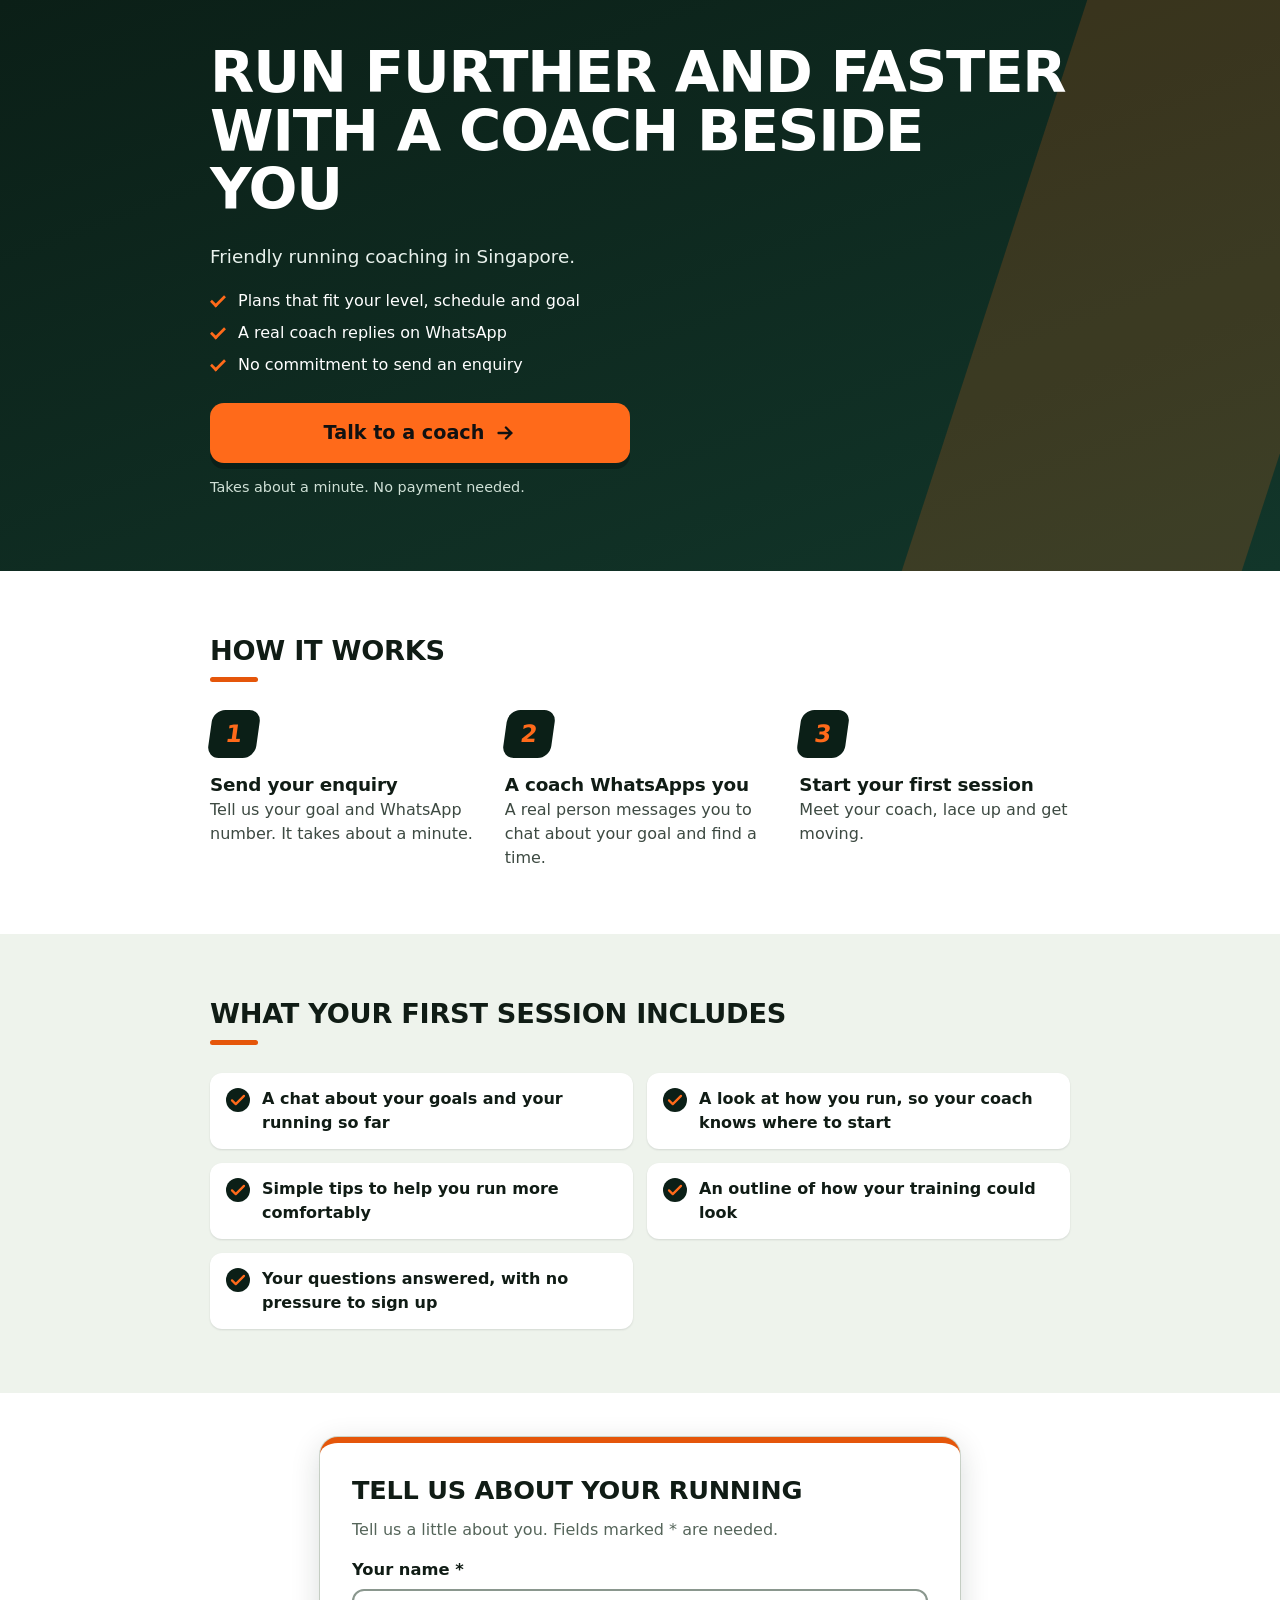
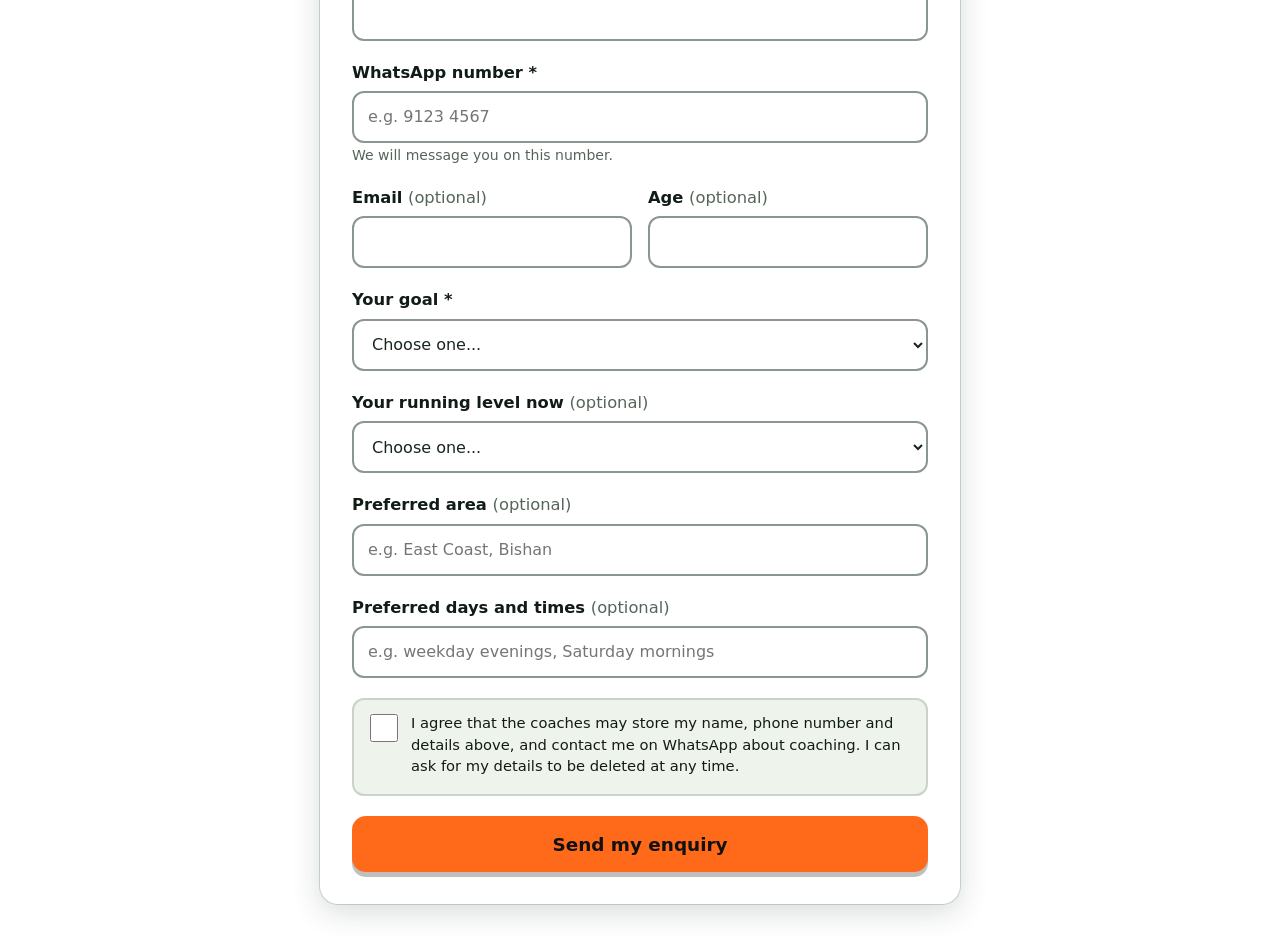
==== index.html @ 8f806863 "Enquiry page: remove placeholder contact details and business name, soften claims using common indus" ====
<!doctype html>
<html lang="en">
<head>
<meta charset="utf-8">
<meta name="viewport" content="width=device-width, initial-scale=1">
<title>Running coaching enquiry</title>
<meta name="description" content="Tell us your running goal and a coach will WhatsApp you.">
<link rel="stylesheet" href="css/styles.css">
<link rel="stylesheet" href="css/landing.css">
<meta name="theme-color" content="#0b1f17">
</head>
<body class="landing">
<div id="demoBanner" class="demo-banner hidden">Demo mode: enquiries stay in this browser only.</div>
<header class="lp-hero">
  <div class="lp-wrap">
    <div class="lp-brand hidden" id="brandName"></div>
    <h1>Run further and faster with a coach beside you</h1>
    <p class="lp-pitch" id="tagline">Friendly running coaching in Singapore.</p>
    <ul class="lp-ticks">
      <li>Plans that fit your level, schedule and goal</li>
      <li>A real coach replies on WhatsApp</li>
      <li>No commitment to send an enquiry</li>
    </ul>
    <a class="lp-cta" href="#formCard" id="heroCta">Talk to a coach
      <svg viewBox="0 0 24 24" width="22" height="22" aria-hidden="true" focusable="false"><path d="M5 12h14m-6-6 6 6-6 6" fill="none" stroke="currentColor" stroke-width="2.6" stroke-linecap="round" stroke-linejoin="round"/></svg></a>
    <p class="lp-note">Takes about a minute. No payment needed.</p>
  </div>
</header>

<section class="lp-section" aria-labelledby="howTitle">
  <div class="lp-wrap">
    <h2 id="howTitle">How it works</h2>
    <ol class="lp-steps">
      <li><span class="lp-num" aria-hidden="true">1</span><div><h3>Send your enquiry</h3><p>Tell us your goal and WhatsApp number. It takes about a minute.</p></div></li>
      <li><span class="lp-num" aria-hidden="true">2</span><div><h3>A coach WhatsApps you</h3><p>A real person messages you to chat about your goal and find a time.</p></div></li>
      <li><span class="lp-num" aria-hidden="true">3</span><div><h3>Start your first session</h3><p>Meet your coach, lace up and get moving.</p></div></li>
    </ol>
  </div>
</section>

<section class="lp-section lp-alt" aria-labelledby="firstTitle">
  <div class="lp-wrap">
    <h2 id="firstTitle">What your first session includes</h2>
    <ul class="lp-first">
      <li><svg viewBox="0 0 24 24" aria-hidden="true" focusable="false"><path d="M4 12.5l5 5L20 6.5" fill="none" stroke="currentColor" stroke-width="3" stroke-linecap="round" stroke-linejoin="round"/></svg>A chat about your goals and your running so far</li>
      <li><svg viewBox="0 0 24 24" aria-hidden="true" focusable="false"><path d="M4 12.5l5 5L20 6.5" fill="none" stroke="currentColor" stroke-width="3" stroke-linecap="round" stroke-linejoin="round"/></svg>A look at how you run, so your coach knows where to start</li>
      <li><svg viewBox="0 0 24 24" aria-hidden="true" focusable="false"><path d="M4 12.5l5 5L20 6.5" fill="none" stroke="currentColor" stroke-width="3" stroke-linecap="round" stroke-linejoin="round"/></svg>Simple tips to help you run more comfortably</li>
      <li><svg viewBox="0 0 24 24" aria-hidden="true" focusable="false"><path d="M4 12.5l5 5L20 6.5" fill="none" stroke="currentColor" stroke-width="3" stroke-linecap="round" stroke-linejoin="round"/></svg>An outline of how your training could look</li>
      <li><svg viewBox="0 0 24 24" aria-hidden="true" focusable="false"><path d="M4 12.5l5 5L20 6.5" fill="none" stroke="currentColor" stroke-width="3" stroke-linecap="round" stroke-linejoin="round"/></svg>Your questions answered, with no pressure to sign up</li>
    </ul>
  </div>
</section>

<section class="lp-section hidden" id="aboutSec" aria-labelledby="aboutTitle">
  <div class="lp-wrap"><h2 id="aboutTitle">About your coaches</h2><p id="aboutText"></p></div>
</section>
<section class="lp-section lp-alt hidden" id="reviewsSec" aria-labelledby="revTitle">
  <div class="lp-wrap"><h2 id="revTitle">What runners say</h2><div id="reviewsList" class="lp-reviews"></div></div>
</section>

<main class="lp-wrap lp-main" id="enquire">
  <section class="card" id="formCard" aria-labelledby="formTitle">
    <h2 id="formTitle">Tell us about your running</h2>
    <p class="muted">Tell us a little about you. Fields marked * are needed.</p>
    <div id="formError" class="msg error hidden" role="alert" tabindex="-1"></div>
    <form id="enquiry" novalidate>
      <div class="field">
        <label for="name">Your name *</label>
        <input type="text" id="name" name="name" autocomplete="name" maxlength="100" aria-describedby="name-err">
        <div class="err" id="name-err">Please tell us your name.</div>
      </div>
      <div class="field">
        <label for="phone">WhatsApp number *</label>
        <input type="tel" id="phone" name="phone" autocomplete="tel" inputmode="tel" placeholder="e.g. 9123 4567" aria-describedby="phone-hint phone-err">
        <p class="hint" id="phone-hint">We will message you on this number.</p>
        <div class="err" id="phone-err">Please enter a phone number with at least 8 digits.</div>
      </div>
      <div class="row two">
        <div class="field">
          <label for="email">Email <span class="opt">(optional)</span></label>
          <input type="email" id="email" name="email" autocomplete="email" aria-describedby="email-err">
          <div class="err" id="email-err">That email does not look right. You can also leave it empty.</div>
        </div>
        <div class="field">
          <label for="age">Age <span class="opt">(optional)</span></label>
          <input type="number" id="age" name="age" inputmode="numeric" min="5" max="100" aria-describedby="age-err">
          <div class="err" id="age-err">Please enter an age between 5 and 100, or leave it empty.</div>
        </div>
      </div>
      <div class="field">
        <label for="goal">Your goal *</label>
        <select id="goal" name="goal" aria-describedby="goal-err">
          <option value="">Choose one...</option>
          <option>5K</option><option>10K</option><option>Half marathon</option><option>Marathon</option>
          <option>General fitness</option><option>Other</option>
        </select>
        <div class="err" id="goal-err">Please choose a goal.</div>
      </div>
      <div class="field">
        <label for="level">Your running level now <span class="opt">(optional)</span></label>
        <select id="level" name="level">
          <option value="">Choose one...</option>
          <option>Complete beginner</option>
          <option>Can run 1-3 km</option>
          <option>Can run 5 km</option>
          <option>Can run 10 km or more</option>
        </select>
      </div>
      <div class="field">
        <label for="area">Preferred area <span class="opt">(optional)</span></label>
        <input type="text" id="area" name="area" maxlength="100" placeholder="e.g. East Coast, Bishan">
      </div>
      <div class="field">
        <label for="times">Preferred days and times <span class="opt">(optional)</span></label>
        <input type="text" id="times" name="times" maxlength="200" placeholder="e.g. weekday evenings, Saturday mornings">
      </div>
      <div class="hp" aria-hidden="true">
        <label for="website">Leave this empty</label>
        <input type="text" id="website" name="website" tabindex="-1" autocomplete="off">
      </div>
      <div class="field">
        <div class="check">
          <input type="checkbox" id="consent" name="consent" aria-describedby="consent-err">
          <label for="consent">I agree that the coaches may store my name, phone number and details above, and contact me on WhatsApp about coaching. I can ask for my details to be deleted at any time.</label>
        </div>
        <div class="err" id="consent-err">Please tick the box so we are allowed to contact you.</div>
      </div>
      <button type="submit" class="btn accent block" id="submit">Send my enquiry</button>
    </form>
  </section>

  <section class="card hidden" id="thanks" aria-live="polite" tabindex="-1">
    <div class="lp-done" aria-hidden="true"><svg viewBox="0 0 24 24" width="36" height="36" focusable="false"><path d="M4 12.5l5 5L20 6.5" fill="none" stroke="currentColor" stroke-width="3" stroke-linecap="round" stroke-linejoin="round"/></svg></div>
    <h2>You are in. Thank you!</h2>
    <p>We have your enquiry. A coach will reply to you on WhatsApp <strong id="promise"></strong>.</p>
    <h3>What happens next</h3>
    <ol class="lp-next">
      <li>A coach messages you on WhatsApp to say hello.</li>
      <li>You chat about your goal and pick a time that suits you.</li>
      <li>You meet your coach for your first session.</li>
    </ol>
    <p class="muted small">Not seeing a message? Check that the number you gave us is right, or send the form again.</p>
    <button type="button" class="btn secondary" id="again">Send another enquiry</button>
  </section>
</main>


<script src="js/config.js"></script>
<script src="js/api.js"></script>
<script src="js/form.js"></script>
</body>
</html>
---- css/styles.css ----
/* Shared styles for index.html and crm.html. Mobile-first. */
:root {
  --bg: #f6f8f4;
  --surface: #ffffff;
  --ink: #17261c;
  --muted: #55655a;
  --line: #d5ddd3;
  --brand: #1f6f4a;       /* track green */
  --brand-dark: #14513a;
  --accent: #e8590c;      /* running orange */
  --accent-dark: #b84406;
  --danger: #b42318;
  --danger-bg: #fdecea;
  --warn: #8a5a00;
  --warn-bg: #fff4d6;
  --ok: #17653d;
  --ok-bg: #e0f3e8;
  --info: #1b4f8a;
  --info-bg: #e3eefb;
  --radius: 12px;
  --shadow: 0 1px 3px rgba(20, 40, 25, .12);
  --font: system-ui, -apple-system, "Segoe UI", Roboto, Helvetica, Arial, sans-serif;
}
*, *::before, *::after { box-sizing: border-box; }
html { -webkit-text-size-adjust: 100%; }
body { margin: 0; font: 16px/1.5 var(--font); color: var(--ink); background: var(--bg); overflow-x: hidden; }
h1, h2, h3 { line-height: 1.2; margin: 0 0 .5em; }
h1 { font-size: 1.9rem; } h2 { font-size: 1.3rem; } h3 { font-size: 1.1rem; }
p { margin: 0 0 1em; }
a { color: var(--brand-dark); }
:focus-visible { outline: 3px solid var(--accent); outline-offset: 2px; }
.wrap { width: 100%; max-width: 640px; margin: 0 auto; padding: 0 16px; }
.wrap.wide { max-width: 1100px; }
.hidden, [hidden] { display: none !important; }
.sr-only { position: absolute; width: 1px; height: 1px; overflow: hidden; clip: rect(0 0 0 0); white-space: nowrap; }
.muted { color: var(--muted); }
.small { font-size: .875rem; }

/* Hero */
.hero { background: linear-gradient(135deg, var(--brand-dark), var(--brand)); color: #fff; padding: 28px 0 32px; }
.hero h1 { margin-bottom: .3em; }
.hero p { margin: 0; font-size: 1.05rem; opacity: .95; }
.hero ul { margin: 14px 0 0; padding-left: 1.2em; }
.brand { font-weight: 700; letter-spacing: .02em; margin-bottom: 14px; font-size: 1.05rem; }

/* Buttons */
.btn { display: inline-flex; align-items: center; justify-content: center; gap: .4em; min-height: 44px; padding: 10px 18px;
  font: inherit; font-weight: 600; color: #fff; background: var(--brand); border: 2px solid var(--brand); border-radius: var(--radius);
  cursor: pointer; text-decoration: none; }
.btn:hover { background: var(--brand-dark); border-color: var(--brand-dark); }
.btn.accent { background: var(--accent-dark); border-color: var(--accent-dark); }
.btn.accent:hover { background: #8f3504; border-color: #8f3504; }
.btn.secondary { background: transparent; color: var(--brand-dark); }
.btn.secondary:hover { background: #e8f0e9; }
.btn.danger { background: var(--danger); border-color: var(--danger); }
.btn.small { min-height: 36px; padding: 6px 12px; font-size: .9rem; }
.btn.block { width: 100%; }
.btn[disabled], .btn[aria-disabled="true"] { opacity: .6; cursor: not-allowed; }

/* Card / form */
.card { background: var(--surface); border: 1px solid var(--line); border-radius: var(--radius); box-shadow: var(--shadow); padding: 16px; margin: 16px 0; }
form { display: block; }
.field { margin-bottom: 16px; }
label, .label { display: block; font-weight: 600; margin-bottom: 4px; }
.opt { font-weight: 400; color: var(--muted); }
.hint { font-size: .875rem; color: var(--muted); margin: 2px 0 0; }
input[type=text], input[type=tel], input[type=email], input[type=number], input[type=date], input[type=password], select, textarea {
  display: block; width: 100%; min-height: 44px; padding: 10px 12px; font: inherit; color: var(--ink); background: #fff;
  border: 2px solid var(--line); border-radius: 10px; }
textarea { min-height: 88px; resize: vertical; }
input:focus, select:focus, textarea:focus { border-color: var(--brand); outline: none; box-shadow: 0 0 0 3px rgba(31,111,74,.25); }
.field.invalid input, .field.invalid select, .field.invalid textarea { border-color: var(--danger); }
.err { display: none; color: var(--danger); font-size: .9rem; margin-top: 4px; font-weight: 600; }
.field.invalid .err { display: block; }
.check { display: flex; gap: 10px; align-items: flex-start; }
.check input { width: 24px; height: 24px; flex: none; margin-top: 2px; accent-color: var(--brand); }
.check label { font-weight: 400; margin: 0; }
.row { display: grid; gap: 0 16px; }
@media (min-width: 560px) { .row.two { grid-template-columns: 1fr 1fr; } }
.hp { position: absolute; left: -9999px; width: 1px; height: 1px; overflow: hidden; }

/* Messages */
.msg { padding: 12px 14px; border-radius: 10px; border: 1px solid; margin: 12px 0; }
.msg.error { color: var(--danger); background: var(--danger-bg); border-color: #f0b8b2; }
.msg.ok { color: var(--ok); background: var(--ok-bg); border-color: #a8d8bb; }
.msg.info { color: var(--info); background: var(--info-bg); border-color: #b3cdee; }
.msg.warn { color: var(--warn); background: var(--warn-bg); border-color: #ecd08a; }
.demo-banner { background: var(--warn-bg); color: var(--warn); text-align: center; font-size: .875rem; padding: 6px 12px; }

/* Badges / chips / flags */
.badge, .chip, .flag { display: inline-block; padding: 2px 10px; border-radius: 999px; font-size: .8rem; font-weight: 700; line-height: 1.6; white-space: nowrap; }
.badge { background: #e8ece7; color: var(--ink); }
.chip.new { background: var(--info-bg); color: var(--info); }
.chip.contacted { background: var(--warn-bg); color: var(--warn); }
.chip.trial { background: #efe5fb; color: #5b2a99; }
.chip.paying { background: var(--ok-bg); color: var(--ok); }
.chip.notproceeding { background: #ececec; color: #555; }
.flag { background: var(--warn-bg); color: var(--warn); border: 1px solid #ecd08a; }
.flag.unclaimed_30 { background: var(--warn-bg); color: var(--warn); }
.flag.unclaimed_120, .flag.overdue_followup { background: var(--danger-bg); color: var(--danger); border-color: #f0b8b2; }
.flag.no_contact { background: #fde9d9; color: var(--accent-dark); border-color: #f4c3a0; }

.footer { padding: 24px 0 40px; color: var(--muted); font-size: .9rem; text-align: center; }
.spinner { display: inline-block; width: 1em; height: 1em; border: 2px solid currentColor; border-right-color: transparent; border-radius: 50%; animation: spin .7s linear infinite; }
@keyframes spin { to { transform: rotate(360deg); } }
@media (prefers-reduced-motion: reduce) { .spinner { animation-duration: 2s; } }
@media (min-width: 900px) { h1 { font-size: 2.4rem; } .hero { padding: 48px 0; } }
---- css/landing.css ----
/* Public enquiry page only (body.landing). Loaded after styles.css; crm.html does not load it. */
.landing {
  --lp-dark: #0b1f17; --lp-dark2: #12362a; --lp-hot: #ff6a1a; --lp-hot-dark: #e5560a;
  --lp-ink: #101c15; --lp-soft: #eef3ec;
  background: #fff; color: var(--lp-ink);
}
.landing h1, .landing h2, .landing h3 { letter-spacing: -.01em; }
.lp-wrap { width: 100%; max-width: 760px; margin: 0 auto; padding: 0 20px; }

/* Hero */
.lp-hero { position: relative; overflow: hidden; color: #fff; padding: 28px 0 44px;
  background: linear-gradient(160deg, var(--lp-dark) 0%, var(--lp-dark2) 100%); }
.lp-hero::after { content: ""; position: absolute; right: -60px; bottom: -40px; width: 340px; height: 120%;
  background: var(--lp-hot); opacity: .18; transform: skewX(-18deg); pointer-events: none; }
.lp-hero .lp-wrap { position: relative; z-index: 1; }
.lp-brand { font-weight: 800; text-transform: uppercase; letter-spacing: .12em; font-size: .9rem; color: var(--lp-hot); margin-bottom: 22px; }
.lp-hero h1 { font-size: clamp(2.2rem, 9.5vw, 3.6rem); line-height: 1.02; font-weight: 900; text-transform: uppercase; letter-spacing: -.02em; margin: 0 0 .4em; }
.lp-pitch { font-size: 1.15rem; margin: 0 0 1em; color: #e8f1ec; max-width: 34em; }
.lp-ticks { list-style: none; margin: 0 0 26px; padding: 0; display: grid; gap: 8px; }
.lp-ticks li { position: relative; padding-left: 28px; color: #fff; }
.lp-ticks li::before { content: ""; position: absolute; left: 0; top: .35em; width: 16px; height: 9px; border-left: 3px solid var(--lp-hot); border-bottom: 3px solid var(--lp-hot); transform: rotate(-45deg) scale(.9); }
.lp-cta { display: flex; align-items: center; justify-content: center; gap: 10px; width: 100%; max-width: 420px; min-height: 60px; padding: 14px 24px;
  background: var(--lp-hot); color: #111; font-weight: 800; font-size: 1.2rem; text-decoration: none; border-radius: 14px;
  box-shadow: 0 6px 0 rgba(0,0,0,.28); transition: transform .12s, background .12s; }
.lp-cta:hover { background: #ff7d36; }
.lp-cta:active { transform: translateY(3px); box-shadow: 0 3px 0 rgba(0,0,0,.28); }
.lp-cta:focus-visible { outline: 3px solid #fff; outline-offset: 3px; }
.lp-note { margin: 14px 0 0; font-size: .9rem; color: #cfe0d6; }

/* Sections */
.lp-section { padding: 44px 0; background: #fff; }
.lp-section.lp-alt { background: var(--lp-soft); }
.lp-section h2 { font-size: 1.7rem; font-weight: 900; text-transform: uppercase; letter-spacing: -.01em; margin-bottom: 1em; }
.lp-section h2::after { content: ""; display: block; width: 48px; height: 5px; background: var(--lp-hot-dark); border-radius: 3px; margin-top: 10px; }
.lp-steps { list-style: none; margin: 0; padding: 0; display: grid; gap: 22px; }
.lp-steps li { display: flex; gap: 16px; align-items: flex-start; }
.lp-num { flex: none; width: 48px; height: 48px; border-radius: 12px; background: var(--lp-dark); color: var(--lp-hot); font-weight: 900; font-size: 1.5rem; display: grid; place-items: center; transform: skewX(-8deg); }
.lp-steps h3 { margin: 0 0 2px; font-size: 1.15rem; }
.lp-steps p { margin: 0; color: #3d4a42; }
.lp-first { list-style: none; margin: 0; padding: 0; display: grid; gap: 14px; }
.lp-first li { display: flex; gap: 12px; align-items: flex-start; background: #fff; border-radius: 12px; padding: 14px 16px; font-weight: 600; box-shadow: 0 1px 2px rgba(16,28,21,.12); }
.lp-first svg { flex: none; width: 24px; height: 24px; margin-top: 1px; padding: 3px; border-radius: 50%; background: var(--lp-dark); color: var(--lp-hot); }
.lp-reviews { display: grid; gap: 14px; }
.lp-reviews blockquote { margin: 0; padding: 16px; background: #fff; border-left: 5px solid var(--lp-hot-dark); border-radius: 8px; }
.lp-reviews cite { display: block; margin-top: 6px; font-style: normal; font-weight: 700; color: #3d4a42; }

/* Form */
.lp-main { padding-top: 44px; padding-bottom: 8px; scroll-margin-top: 0; }
.landing .card { margin: 0 0 24px; padding: 22px 18px; border: 0; border-radius: 18px; background: #fff; box-shadow: 0 8px 30px rgba(11,31,23,.16), 0 0 0 1px #d5ddd3; border-top: 6px solid var(--lp-hot-dark); }
.landing .card h2 { font-size: 1.6rem; font-weight: 900; text-transform: uppercase; }
.landing label { font-size: 1.02rem; margin-bottom: 6px; }
.landing .opt { color: #55655a; }
.landing .field { margin-bottom: 20px; }
.landing input[type=text], .landing input[type=tel], .landing input[type=email], .landing input[type=number], .landing select {
  min-height: 52px; font-size: 1rem; border: 2px solid #8a978e; border-radius: 12px; padding: 12px 14px; }
.landing select { appearance: auto; }
.landing input:focus, .landing select:focus { border-color: var(--lp-dark2); box-shadow: 0 0 0 4px rgba(255,106,26,.45); }
.landing .field.invalid input, .landing .field.invalid select { border-color: var(--danger); background: #fff8f7; }
.landing .err { font-size: .95rem; }
.landing .field.invalid .err::before { content: "\26A0\FE0E  "; }
.landing .check { padding: 12px; border: 2px solid #c9d3cb; border-radius: 12px; background: var(--lp-soft); }
.landing .field.invalid .check { border-color: var(--danger); }
.landing .check input { width: 28px; height: 28px; accent-color: var(--lp-dark2); }
.landing .check label { font-size: .92rem; line-height: 1.45; }
.landing .btn { min-height: 56px; font-size: 1.15rem; border-radius: 14px; }
.landing .btn.accent { background: var(--lp-hot); border-color: var(--lp-hot); color: #111; font-weight: 800; box-shadow: 0 5px 0 rgba(0,0,0,.25); }
.landing .btn.accent:hover { background: #ff7d36; border-color: #ff7d36; }
.landing .btn.accent:active { transform: translateY(3px); box-shadow: 0 2px 0 rgba(0,0,0,.25); }
.landing .btn.accent[disabled] { opacity: .7; }
.landing .btn.secondary { color: var(--lp-dark2); border-color: var(--lp-dark2); }
.landing :focus-visible { outline: 3px solid var(--lp-dark2); outline-offset: 2px; }
.landing .lp-hero :focus-visible { outline-color: #fff; }
.landing .msg.error { font-weight: 600; }

/* Thank-you */
.lp-done { width: 64px; height: 64px; border-radius: 50%; background: var(--lp-dark); color: var(--lp-hot); display: grid; place-items: center; margin-bottom: 14px; }
.lp-next { padding-left: 1.3em; margin: 0 0 1.2em; display: grid; gap: 6px; }
#thanks:focus { outline: none; }
.landing .footer { color: #3d4a42; padding-top: 12px; }

@media (min-width: 700px) {
  .lp-hero { padding: 44px 0 72px; }
  .lp-section { padding: 64px 0; }
  .landing .card { padding: 32px; }
  .lp-steps { grid-template-columns: repeat(3, 1fr); gap: 24px; }
  .lp-steps li { flex-direction: column; }
  .lp-wrap { max-width: 900px; }
  .lp-main { max-width: 680px; }
  .lp-first { grid-template-columns: 1fr 1fr; }
}
@media (prefers-reduced-motion: no-preference) { html:has(body.landing) { scroll-behavior: smooth; } }
@media (prefers-reduced-motion: reduce) { .lp-cta, .landing .btn { transition: none; } }
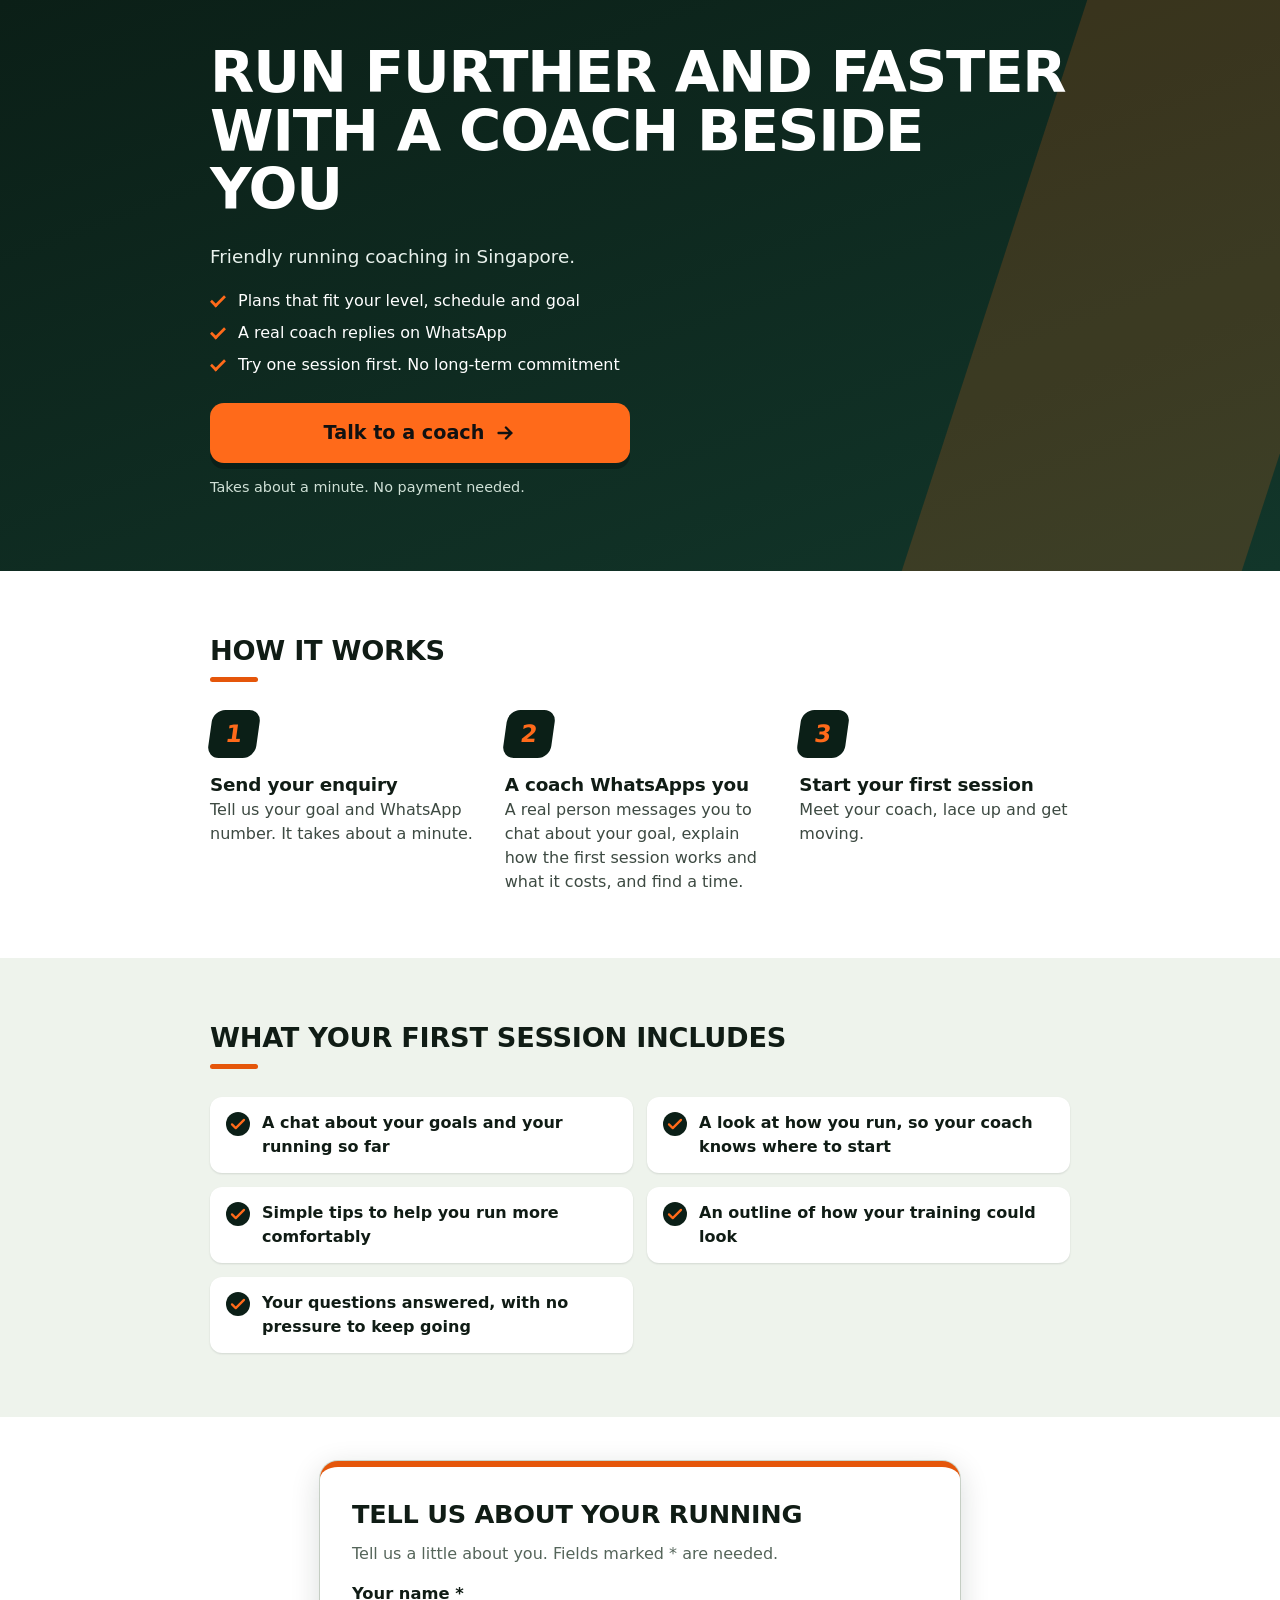
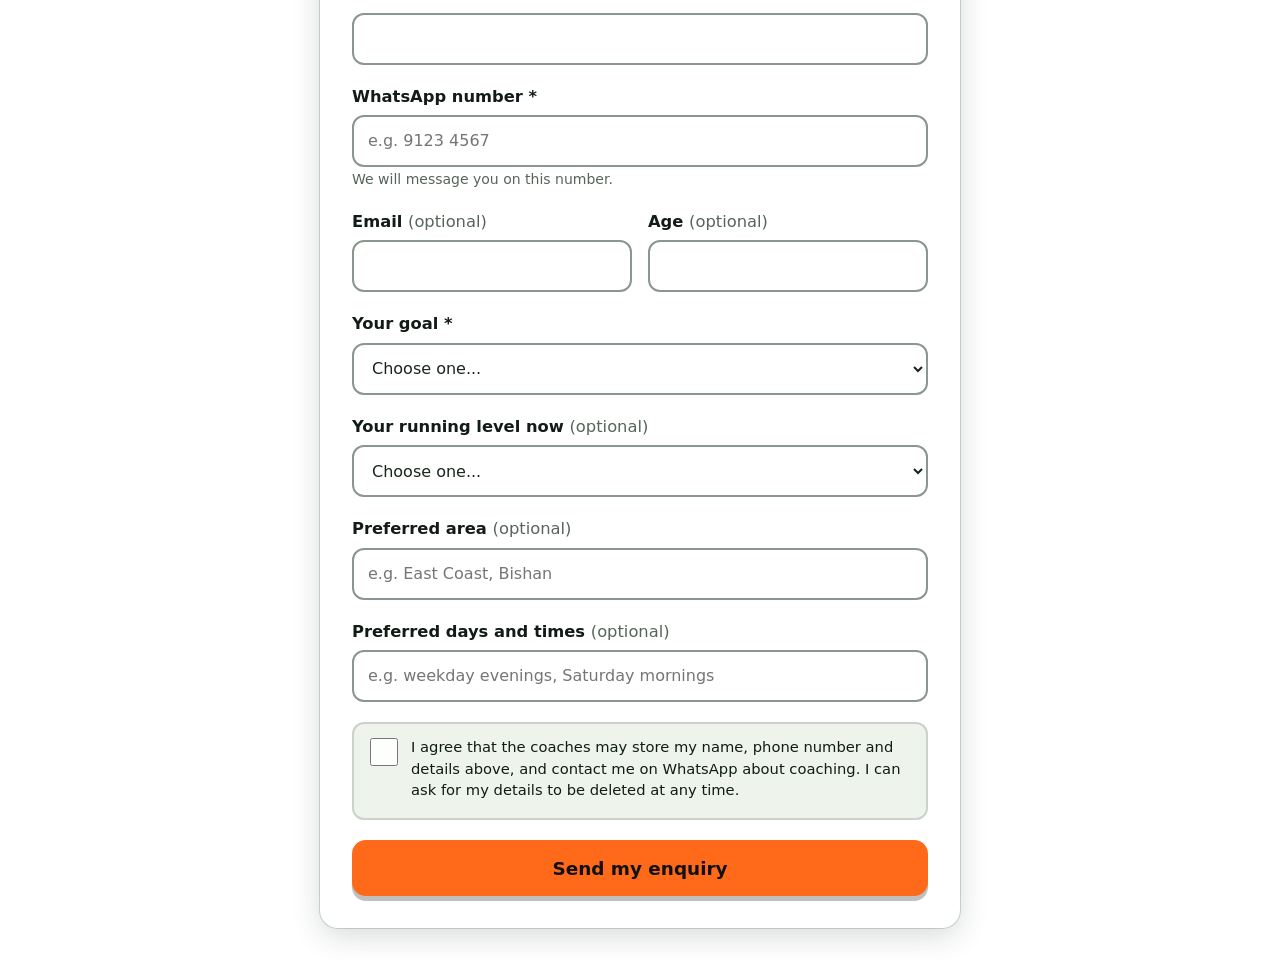
==== commit 7ecf3429: "Enquiry page: first session is paid, no long-term commitment Co-Authored-By: Claude Sonnet 5.5 <nore" ====
--- a/index.html
+++ b/index.html
@@ -19,7 +19,7 @@
     <ul class="lp-ticks">
       <li>Plans that fit your level, schedule and goal</li>
       <li>A real coach replies on WhatsApp</li>
-      <li>No commitment to send an enquiry</li>
+      <li>Try one session first. No long-term commitment</li>
     </ul>
     <a class="lp-cta" href="#formCard" id="heroCta">Talk to a coach
       <svg viewBox="0 0 24 24" width="22" height="22" aria-hidden="true" focusable="false"><path d="M5 12h14m-6-6 6 6-6 6" fill="none" stroke="currentColor" stroke-width="2.6" stroke-linecap="round" stroke-linejoin="round"/></svg></a>
@@ -32,7 +32,7 @@
     <h2 id="howTitle">How it works</h2>
     <ol class="lp-steps">
       <li><span class="lp-num" aria-hidden="true">1</span><div><h3>Send your enquiry</h3><p>Tell us your goal and WhatsApp number. It takes about a minute.</p></div></li>
-      <li><span class="lp-num" aria-hidden="true">2</span><div><h3>A coach WhatsApps you</h3><p>A real person messages you to chat about your goal and find a time.</p></div></li>
+      <li><span class="lp-num" aria-hidden="true">2</span><div><h3>A coach WhatsApps you</h3><p>A real person messages you to chat about your goal, explain how the first session works and what it costs, and find a time.</p></div></li>
       <li><span class="lp-num" aria-hidden="true">3</span><div><h3>Start your first session</h3><p>Meet your coach, lace up and get moving.</p></div></li>
     </ol>
   </div>
@@ -46,7 +46,7 @@
       <li><svg viewBox="0 0 24 24" aria-hidden="true" focusable="false"><path d="M4 12.5l5 5L20 6.5" fill="none" stroke="currentColor" stroke-width="3" stroke-linecap="round" stroke-linejoin="round"/></svg>A look at how you run, so your coach knows where to start</li>
       <li><svg viewBox="0 0 24 24" aria-hidden="true" focusable="false"><path d="M4 12.5l5 5L20 6.5" fill="none" stroke="currentColor" stroke-width="3" stroke-linecap="round" stroke-linejoin="round"/></svg>Simple tips to help you run more comfortably</li>
       <li><svg viewBox="0 0 24 24" aria-hidden="true" focusable="false"><path d="M4 12.5l5 5L20 6.5" fill="none" stroke="currentColor" stroke-width="3" stroke-linecap="round" stroke-linejoin="round"/></svg>An outline of how your training could look</li>
-      <li><svg viewBox="0 0 24 24" aria-hidden="true" focusable="false"><path d="M4 12.5l5 5L20 6.5" fill="none" stroke="currentColor" stroke-width="3" stroke-linecap="round" stroke-linejoin="round"/></svg>Your questions answered, with no pressure to sign up</li>
+      <li><svg viewBox="0 0 24 24" aria-hidden="true" focusable="false"><path d="M4 12.5l5 5L20 6.5" fill="none" stroke="currentColor" stroke-width="3" stroke-linecap="round" stroke-linejoin="round"/></svg>Your questions answered, with no pressure to keep going</li>
     </ul>
   </div>
 </section>
@@ -136,7 +136,7 @@
     <h3>What happens next</h3>
     <ol class="lp-next">
       <li>A coach messages you on WhatsApp to say hello.</li>
-      <li>You chat about your goal and pick a time that suits you.</li>
+      <li>You chat about your goal, hear how the first session works and what it costs, and pick a time.</li>
       <li>You meet your coach for your first session.</li>
     </ol>
     <p class="muted small">Not seeing a message? Check that the number you gave us is right, or send the form again.</p>
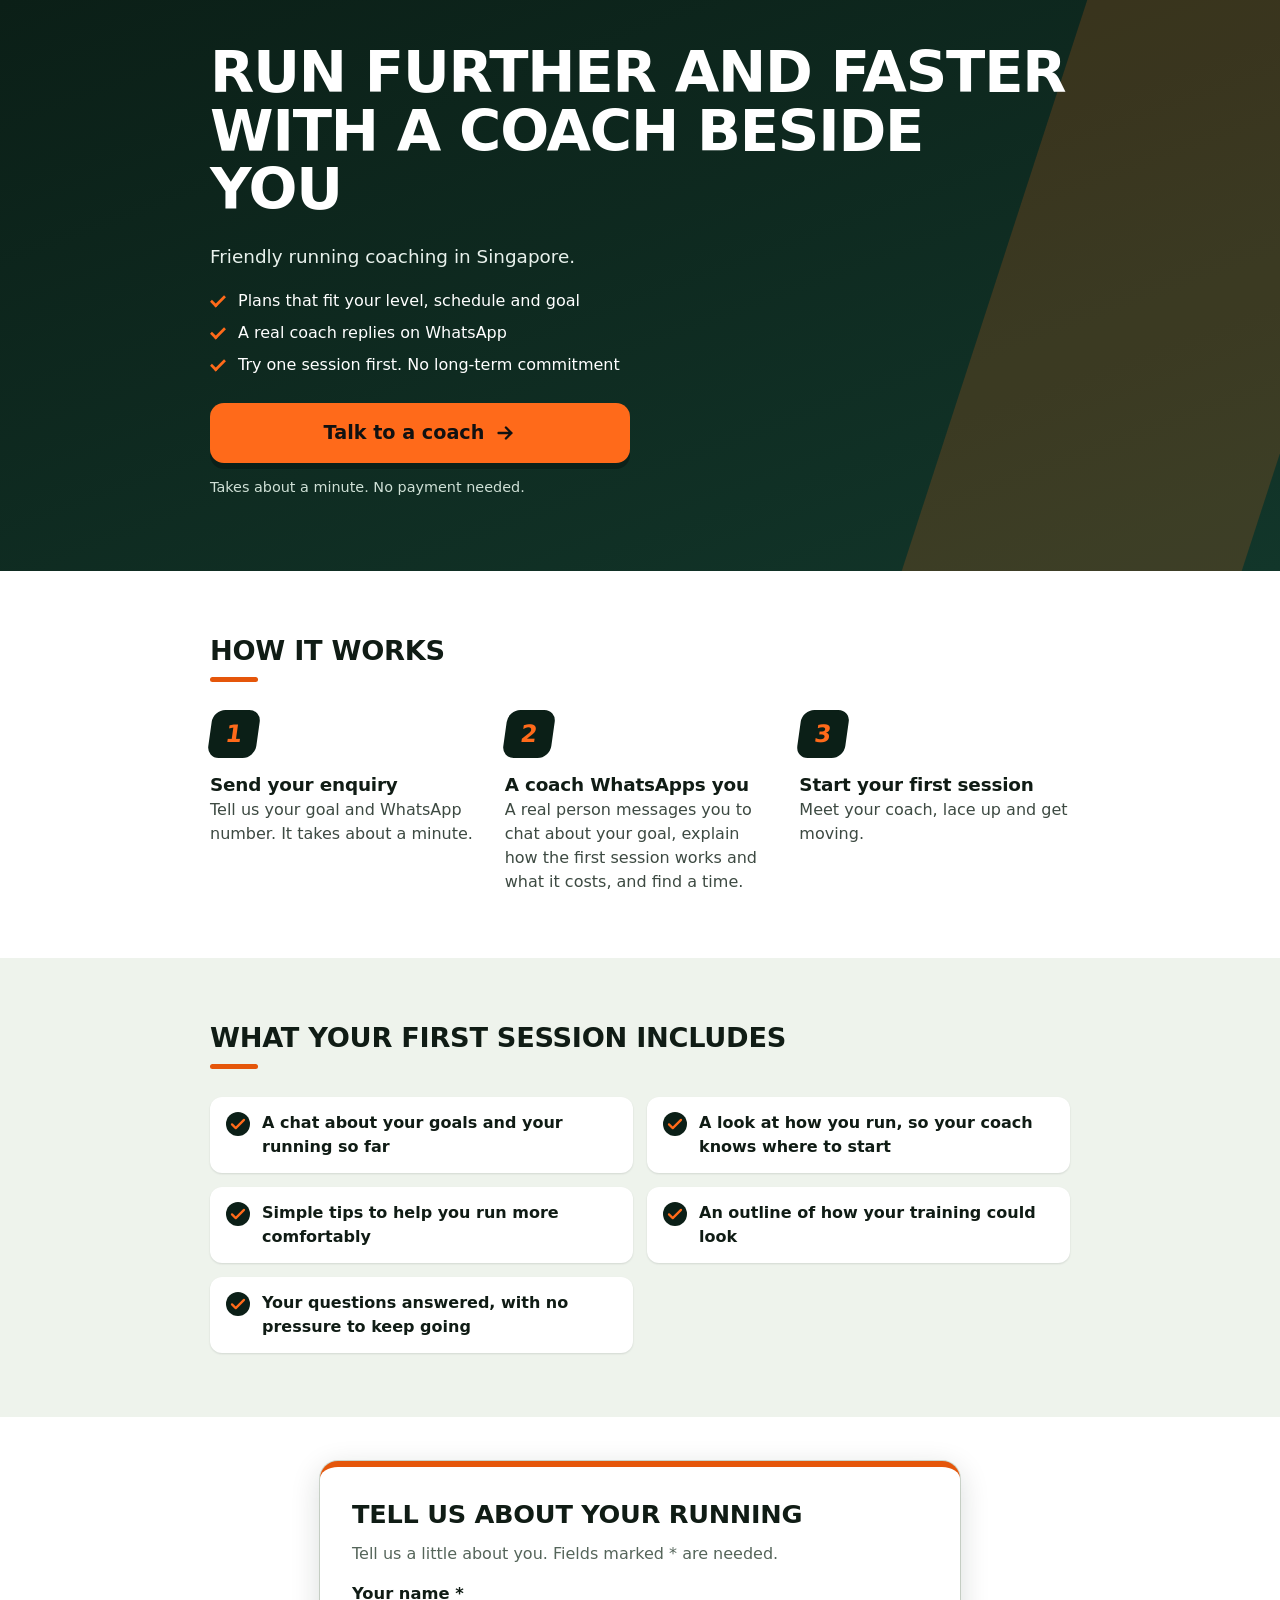
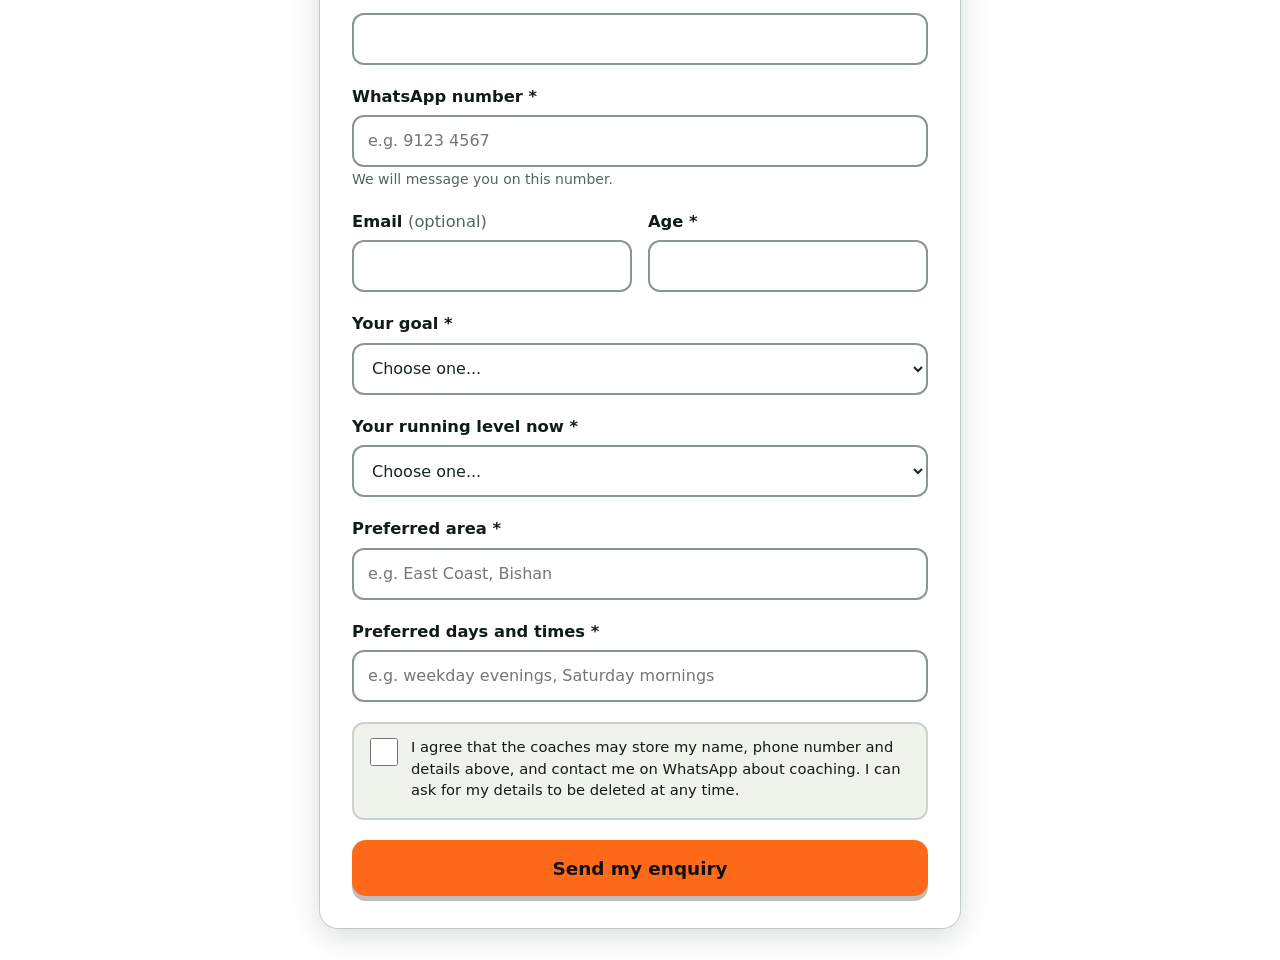
==== commit ae4730bf: "Enquiry form: every field except email is required (page, demo mode and Apps Script) Co-Authored-By:" ====
--- a/index.html
+++ b/index.html
@@ -82,9 +82,9 @@
           <div class="err" id="email-err">That email does not look right. You can also leave it empty.</div>
         </div>
         <div class="field">
-          <label for="age">Age <span class="opt">(optional)</span></label>
+          <label for="age">Age *</label>
           <input type="number" id="age" name="age" inputmode="numeric" min="5" max="100" aria-describedby="age-err">
-          <div class="err" id="age-err">Please enter an age between 5 and 100, or leave it empty.</div>
+          <div class="err" id="age-err">Please enter an age between 5 and 100.</div>
         </div>
       </div>
       <div class="field">
@@ -97,22 +97,25 @@
         <div class="err" id="goal-err">Please choose a goal.</div>
       </div>
       <div class="field">
-        <label for="level">Your running level now <span class="opt">(optional)</span></label>
-        <select id="level" name="level">
+        <label for="level">Your running level now *</label>
+        <select id="level" name="level" aria-describedby="level-err">
           <option value="">Choose one...</option>
           <option>Complete beginner</option>
           <option>Can run 1-3 km</option>
           <option>Can run 5 km</option>
           <option>Can run 10 km or more</option>
         </select>
+        <div class="err" id="level-err">Please choose your level.</div>
       </div>
       <div class="field">
-        <label for="area">Preferred area <span class="opt">(optional)</span></label>
-        <input type="text" id="area" name="area" maxlength="100" placeholder="e.g. East Coast, Bishan">
+        <label for="area">Preferred area *</label>
+        <input type="text" id="area" name="area" maxlength="100" placeholder="e.g. East Coast, Bishan" aria-describedby="area-err">
+        <div class="err" id="area-err">Please tell us which area suits you.</div>
       </div>
       <div class="field">
-        <label for="times">Preferred days and times <span class="opt">(optional)</span></label>
-        <input type="text" id="times" name="times" maxlength="200" placeholder="e.g. weekday evenings, Saturday mornings">
+        <label for="times">Preferred days and times *</label>
+        <input type="text" id="times" name="times" maxlength="200" placeholder="e.g. weekday evenings, Saturday mornings" aria-describedby="times-err">
+        <div class="err" id="times-err">Please tell us when you are free.</div>
       </div>
       <div class="hp" aria-hidden="true">
         <label for="website">Leave this empty</label>
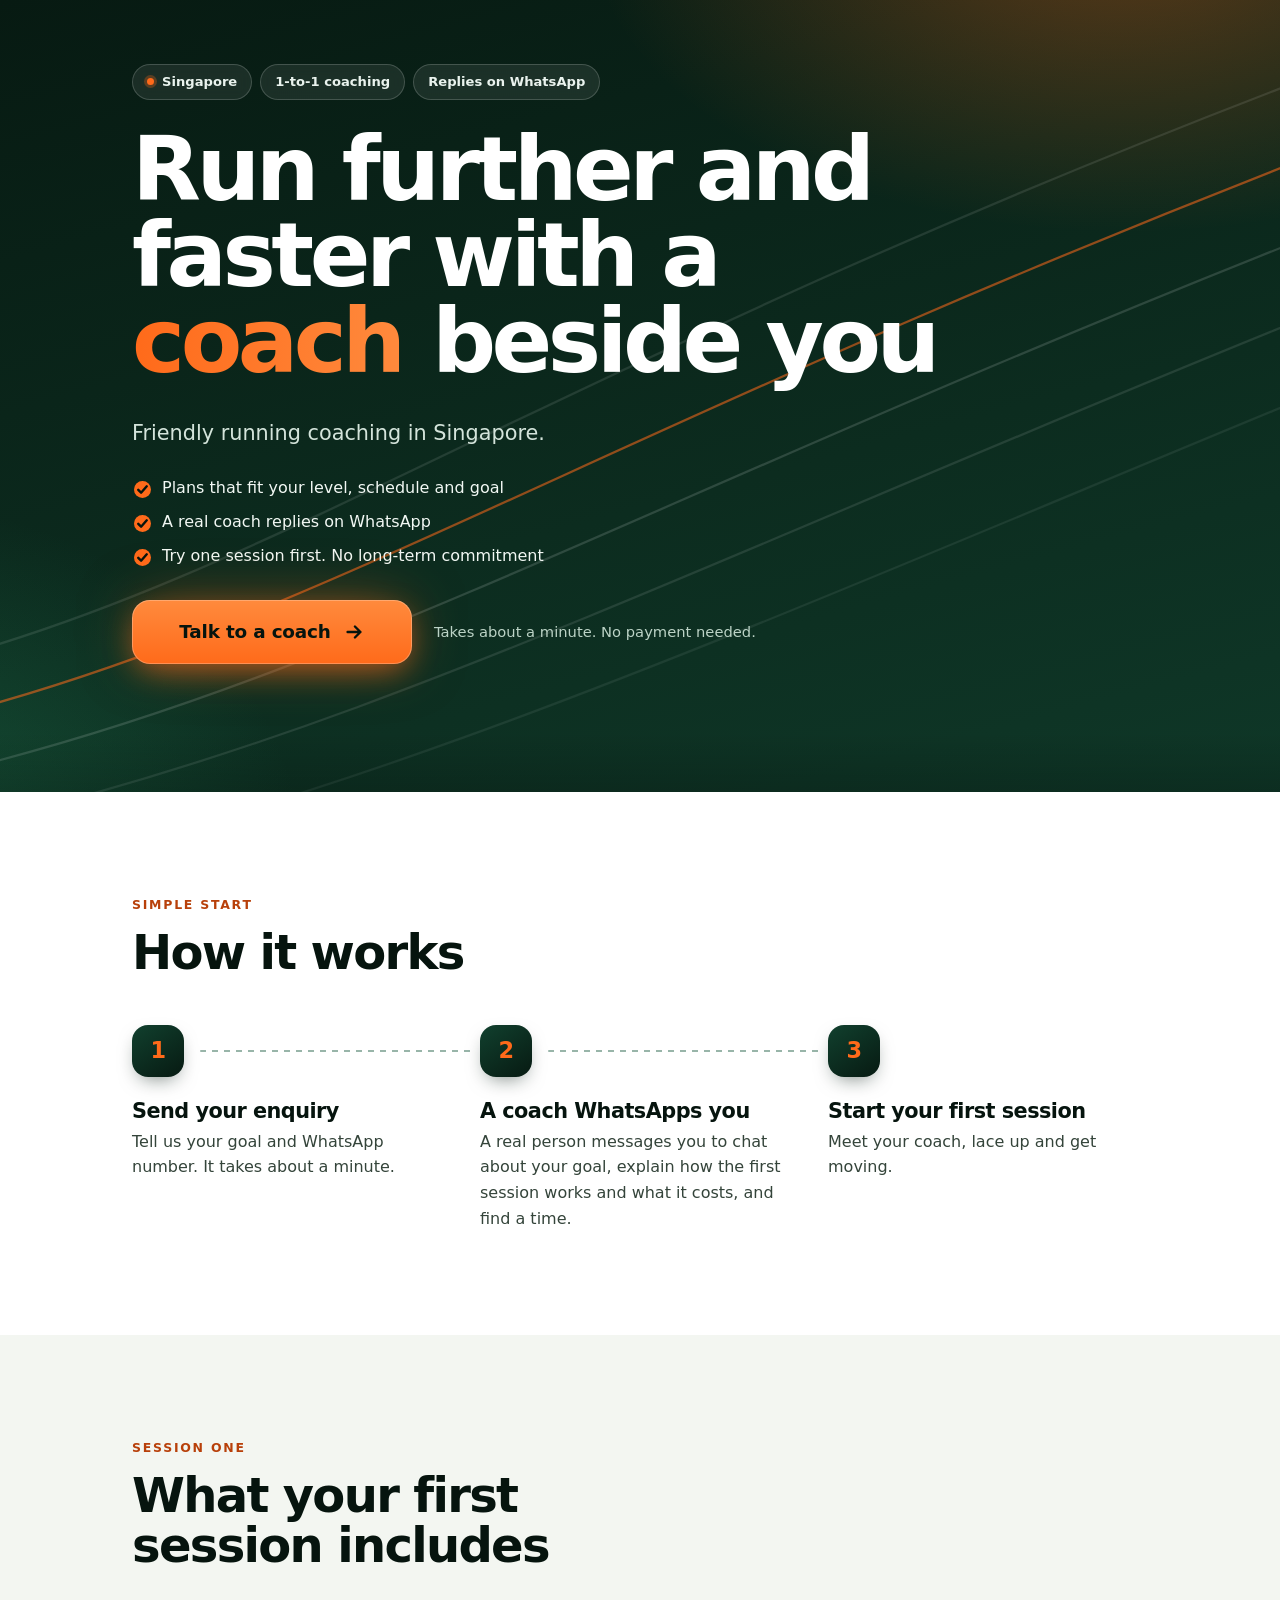
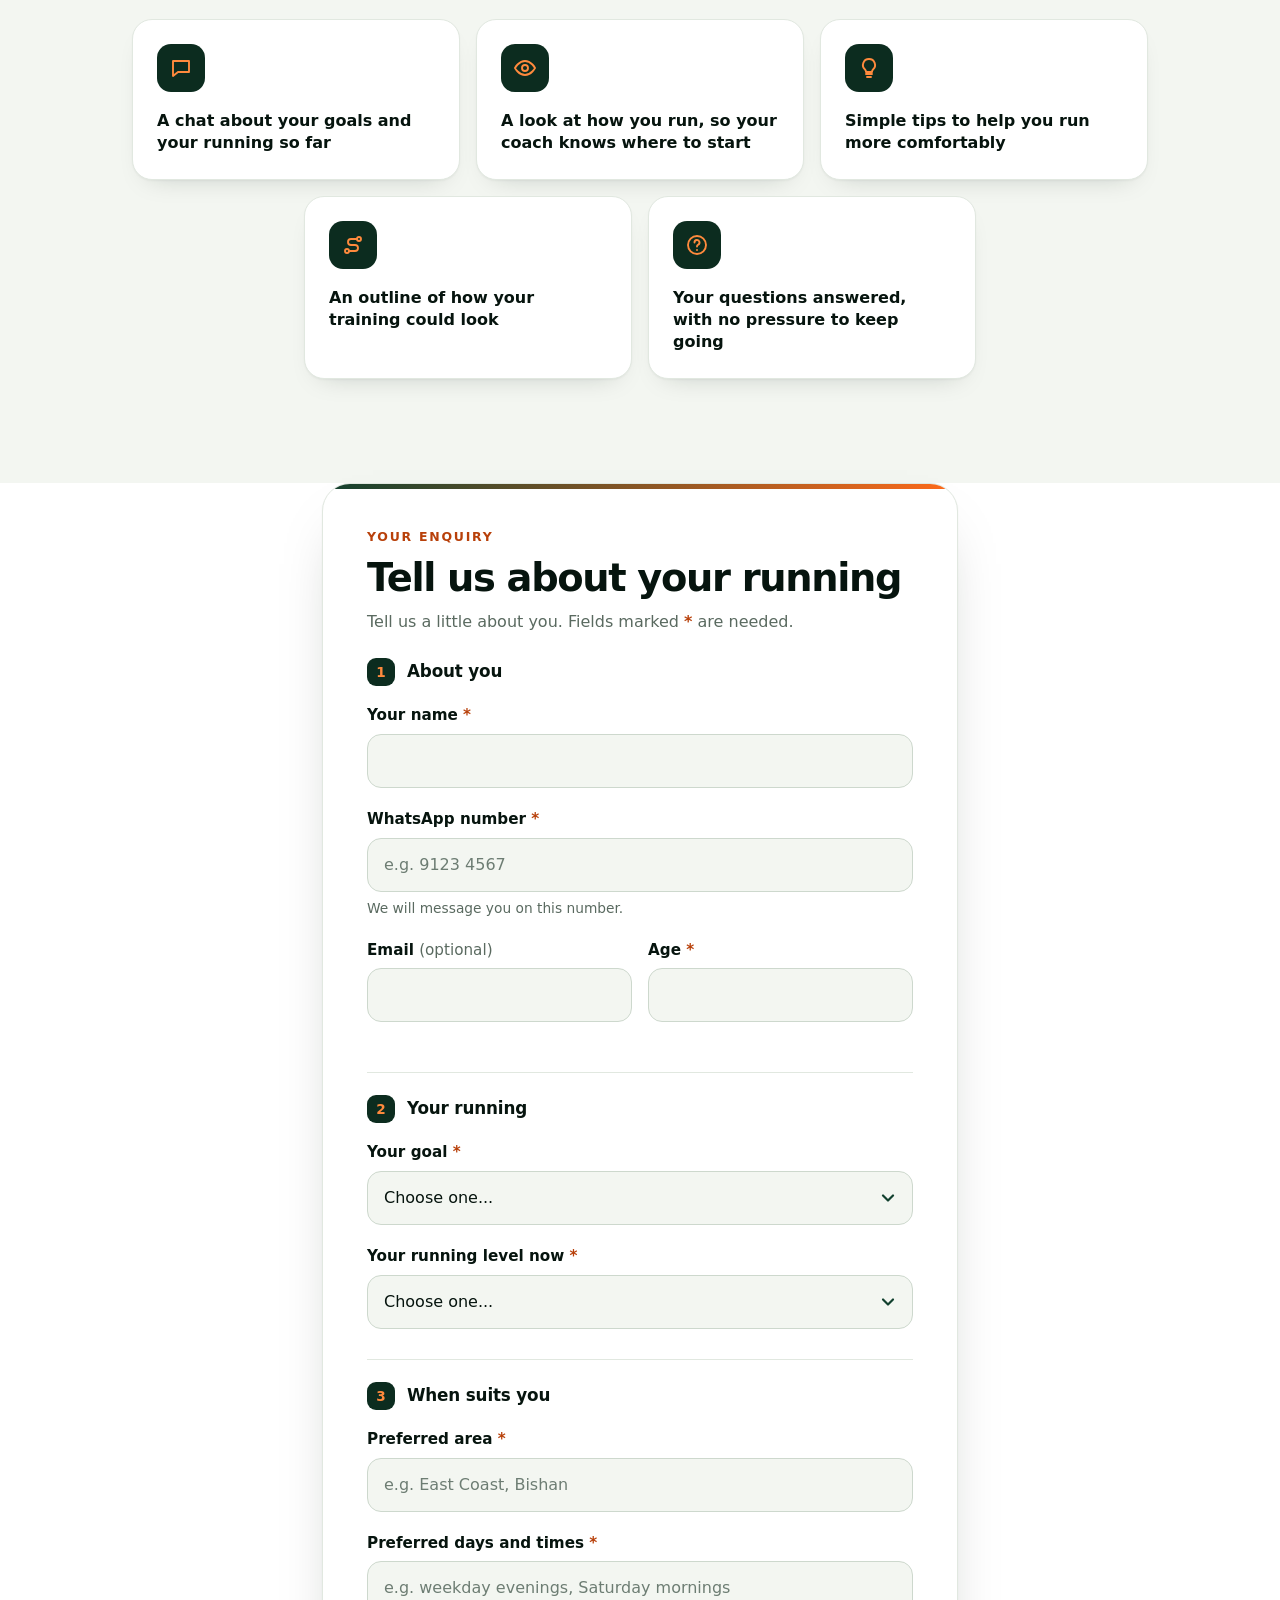
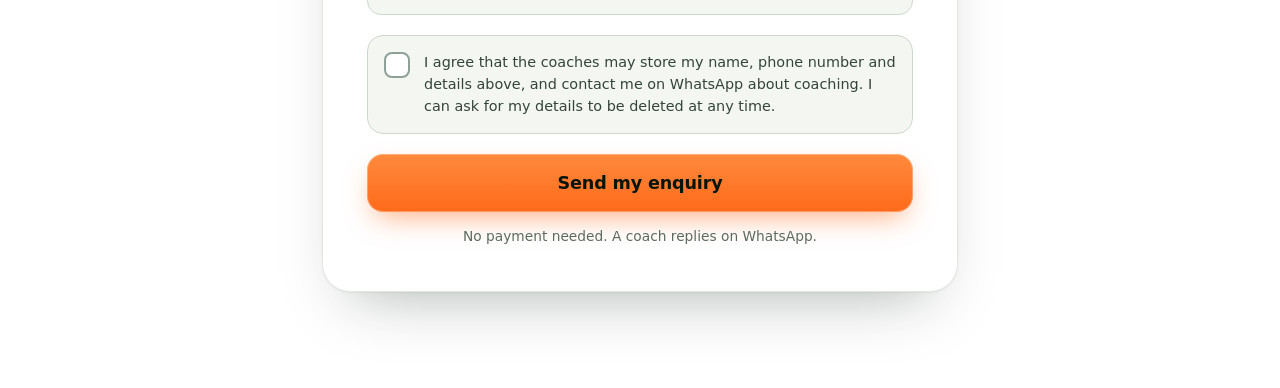
==== commit 70c54ac1: "WIP: modern redesign of the enquiry page (draft, not for main yet) Co-Authored-By: Claude Sonnet 5.5" ====
--- a/index.html
+++ b/index.html
@@ -7,46 +7,63 @@
 <meta name="description" content="Tell us your running goal and a coach will WhatsApp you.">
 <link rel="stylesheet" href="css/styles.css">
 <link rel="stylesheet" href="css/landing.css">
-<meta name="theme-color" content="#0b1f17">
+<meta name="theme-color" content="#071a12">
 </head>
 <body class="landing">
 <div id="demoBanner" class="demo-banner hidden">Demo mode: enquiries stay in this browser only.</div>
 <header class="lp-hero">
-  <div class="lp-wrap">
+  <svg class="lp-lines" viewBox="0 0 1200 700" preserveAspectRatio="xMidYMid slice" aria-hidden="true" focusable="false">
+    <g fill="none" stroke-linecap="round">
+      <path d="M-40 640 C 300 560, 560 380, 1240 120" stroke="#ff6a1a" stroke-opacity=".55" stroke-width="2"/>
+      <path d="M-40 690 C 320 610, 600 440, 1240 190" stroke="#fff" stroke-opacity=".14" stroke-width="2"/>
+      <path d="M-40 740 C 340 660, 640 500, 1240 260" stroke="#fff" stroke-opacity=".10" stroke-width="2"/>
+      <path d="M-40 790 C 360 710, 680 560, 1240 330" stroke="#fff" stroke-opacity=".07" stroke-width="2"/>
+      <path d="M-40 590 C 280 510, 520 320, 1240 50" stroke="#fff" stroke-opacity=".10" stroke-width="2"/>
+    </g>
+  </svg>
+  <div class="lp-wrap lp-hero-in">
     <div class="lp-brand hidden" id="brandName"></div>
-    <h1>Run further and faster with a coach beside you</h1>
+    <ul class="lp-pills" aria-label="At a glance">
+      <li><span class="dot" aria-hidden="true"></span>Singapore</li>
+      <li>1-to-1 coaching</li>
+      <li>Replies on WhatsApp</li>
+    </ul>
+    <h1>Run further and faster with a <em>coach</em> beside you</h1>
     <p class="lp-pitch" id="tagline">Friendly running coaching in Singapore.</p>
     <ul class="lp-ticks">
       <li>Plans that fit your level, schedule and goal</li>
       <li>A real coach replies on WhatsApp</li>
       <li>Try one session first. No long-term commitment</li>
     </ul>
-    <a class="lp-cta" href="#formCard" id="heroCta">Talk to a coach
-      <svg viewBox="0 0 24 24" width="22" height="22" aria-hidden="true" focusable="false"><path d="M5 12h14m-6-6 6 6-6 6" fill="none" stroke="currentColor" stroke-width="2.6" stroke-linecap="round" stroke-linejoin="round"/></svg></a>
-    <p class="lp-note">Takes about a minute. No payment needed.</p>
+    <div class="lp-cta-row">
+      <a class="lp-cta" href="#formCard" id="heroCta"><span>Talk to a coach</span><svg viewBox="0 0 24 24" width="22" height="22" aria-hidden="true" focusable="false"><path d="M5 12h14m-6-6 6 6-6 6" fill="none" stroke="currentColor" stroke-width="2.6" stroke-linecap="round" stroke-linejoin="round"/></svg></a>
+      <p class="lp-note">Takes about a minute. No payment needed.</p>
+    </div>
   </div>
 </header>
 
 <section class="lp-section" aria-labelledby="howTitle">
   <div class="lp-wrap">
-    <h2 id="howTitle">How it works</h2>
+    <p class="lp-eyebrow rv">Simple start</p>
+    <h2 id="howTitle" class="rv">How it works</h2>
     <ol class="lp-steps">
-      <li><span class="lp-num" aria-hidden="true">1</span><div><h3>Send your enquiry</h3><p>Tell us your goal and WhatsApp number. It takes about a minute.</p></div></li>
-      <li><span class="lp-num" aria-hidden="true">2</span><div><h3>A coach WhatsApps you</h3><p>A real person messages you to chat about your goal, explain how the first session works and what it costs, and find a time.</p></div></li>
-      <li><span class="lp-num" aria-hidden="true">3</span><div><h3>Start your first session</h3><p>Meet your coach, lace up and get moving.</p></div></li>
+      <li class="rv"><span class="lp-num" aria-hidden="true">1</span><div><h3>Send your enquiry</h3><p>Tell us your goal and WhatsApp number. It takes about a minute.</p></div></li>
+      <li class="rv"><span class="lp-num" aria-hidden="true">2</span><div><h3>A coach WhatsApps you</h3><p>A real person messages you to chat about your goal, explain how the first session works and what it costs, and find a time.</p></div></li>
+      <li class="rv"><span class="lp-num" aria-hidden="true">3</span><div><h3>Start your first session</h3><p>Meet your coach, lace up and get moving.</p></div></li>
     </ol>
   </div>
 </section>
 
 <section class="lp-section lp-alt" aria-labelledby="firstTitle">
   <div class="lp-wrap">
-    <h2 id="firstTitle">What your first session includes</h2>
+    <p class="lp-eyebrow rv">Session one</p>
+    <h2 id="firstTitle" class="rv">What your first session includes</h2>
     <ul class="lp-first">
-      <li><svg viewBox="0 0 24 24" aria-hidden="true" focusable="false"><path d="M4 12.5l5 5L20 6.5" fill="none" stroke="currentColor" stroke-width="3" stroke-linecap="round" stroke-linejoin="round"/></svg>A chat about your goals and your running so far</li>
-      <li><svg viewBox="0 0 24 24" aria-hidden="true" focusable="false"><path d="M4 12.5l5 5L20 6.5" fill="none" stroke="currentColor" stroke-width="3" stroke-linecap="round" stroke-linejoin="round"/></svg>A look at how you run, so your coach knows where to start</li>
-      <li><svg viewBox="0 0 24 24" aria-hidden="true" focusable="false"><path d="M4 12.5l5 5L20 6.5" fill="none" stroke="currentColor" stroke-width="3" stroke-linecap="round" stroke-linejoin="round"/></svg>Simple tips to help you run more comfortably</li>
-      <li><svg viewBox="0 0 24 24" aria-hidden="true" focusable="false"><path d="M4 12.5l5 5L20 6.5" fill="none" stroke="currentColor" stroke-width="3" stroke-linecap="round" stroke-linejoin="round"/></svg>An outline of how your training could look</li>
-      <li><svg viewBox="0 0 24 24" aria-hidden="true" focusable="false"><path d="M4 12.5l5 5L20 6.5" fill="none" stroke="currentColor" stroke-width="3" stroke-linecap="round" stroke-linejoin="round"/></svg>Your questions answered, with no pressure to keep going</li>
+      <li class="rv"><span class="lp-ic"><svg viewBox="0 0 24 24" aria-hidden="true" focusable="false"><g fill="none" stroke="currentColor" stroke-width="1.9" stroke-linecap="round" stroke-linejoin="round"><path d="M4 5h16v11H9l-5 4z"/></g></svg></span><span>A chat about your goals and your running so far</span></li>
+      <li class="rv"><span class="lp-ic"><svg viewBox="0 0 24 24" aria-hidden="true" focusable="false"><g fill="none" stroke="currentColor" stroke-width="1.9" stroke-linecap="round" stroke-linejoin="round"><circle cx="12" cy="12" r="3"/><path d="M2 12s3.6-7 10-7 10 7 10 7-3.6 7-10 7S2 12 2 12z"/></g></svg></span><span>A look at how you run, so your coach knows where to start</span></li>
+      <li class="rv"><span class="lp-ic"><svg viewBox="0 0 24 24" aria-hidden="true" focusable="false"><g fill="none" stroke="currentColor" stroke-width="1.9" stroke-linecap="round" stroke-linejoin="round"><path d="M9 18h6M10 21h4M12 3a6 6 0 0 0-4 10.5c.7.7 1 1.5 1 2.5h6c0-1 .3-1.8 1-2.5A6 6 0 0 0 12 3z"/></g></svg></span><span>Simple tips to help you run more comfortably</span></li>
+      <li class="rv"><span class="lp-ic"><svg viewBox="0 0 24 24" aria-hidden="true" focusable="false"><g fill="none" stroke="currentColor" stroke-width="1.9" stroke-linecap="round" stroke-linejoin="round"><circle cx="6" cy="18" r="2"/><circle cx="18" cy="6" r="2"/><path d="M8 18h6a3 3 0 0 0 0-6h-4a3 3 0 0 1 0-6h6"/></g></svg></span><span>An outline of how your training could look</span></li>
+      <li class="rv"><span class="lp-ic"><svg viewBox="0 0 24 24" aria-hidden="true" focusable="false"><g fill="none" stroke="currentColor" stroke-width="1.9" stroke-linecap="round" stroke-linejoin="round"><circle cx="12" cy="12" r="9"/><path d="M9.5 9.5a2.5 2.5 0 1 1 3.5 2.3c-.7.4-1 .9-1 1.7M12 17h.01"/></g></svg></span><span>Your questions answered, with no pressure to keep going</span></li>
     </ul>
   </div>
 </section>
@@ -60,18 +77,20 @@
 
 <main class="lp-wrap lp-main" id="enquire">
   <section class="card" id="formCard" aria-labelledby="formTitle">
+    <p class="lp-eyebrow">Your enquiry</p>
     <h2 id="formTitle">Tell us about your running</h2>
-    <p class="muted">Tell us a little about you. Fields marked * are needed.</p>
+    <p class="muted lp-formsub">Tell us a little about you. Fields marked <span class="req" aria-hidden="true">*</span> are needed.</p>
     <div id="formError" class="msg error hidden" role="alert" tabindex="-1"></div>
     <form id="enquiry" novalidate>
+      <div class="fgroup"><span class="fnum" aria-hidden="true">1</span><h3>About you</h3></div>
       <div class="field">
-        <label for="name">Your name *</label>
-        <input type="text" id="name" name="name" autocomplete="name" maxlength="100" aria-describedby="name-err">
+        <label for="name">Your name <span class="req" aria-hidden="true">*</span></label>
+        <input type="text" id="name" aria-required="true" name="name" autocomplete="name" maxlength="100" aria-describedby="name-err">
         <div class="err" id="name-err">Please tell us your name.</div>
       </div>
       <div class="field">
-        <label for="phone">WhatsApp number *</label>
-        <input type="tel" id="phone" name="phone" autocomplete="tel" inputmode="tel" placeholder="e.g. 9123 4567" aria-describedby="phone-hint phone-err">
+        <label for="phone">WhatsApp number <span class="req" aria-hidden="true">*</span></label>
+        <input type="tel" id="phone" aria-required="true" name="phone" autocomplete="tel" inputmode="tel" placeholder="e.g. 9123 4567" aria-describedby="phone-hint phone-err">
         <p class="hint" id="phone-hint">We will message you on this number.</p>
         <div class="err" id="phone-err">Please enter a phone number with at least 8 digits.</div>
       </div>
@@ -82,14 +101,15 @@
           <div class="err" id="email-err">That email does not look right. You can also leave it empty.</div>
         </div>
         <div class="field">
-          <label for="age">Age *</label>
-          <input type="number" id="age" name="age" inputmode="numeric" min="5" max="100" aria-describedby="age-err">
+          <label for="age">Age <span class="req" aria-hidden="true">*</span></label>
+          <input type="number" id="age" aria-required="true" name="age" inputmode="numeric" min="5" max="100" aria-describedby="age-err">
           <div class="err" id="age-err">Please enter an age between 5 and 100.</div>
         </div>
       </div>
+      <div class="fgroup"><span class="fnum" aria-hidden="true">2</span><h3>Your running</h3></div>
       <div class="field">
-        <label for="goal">Your goal *</label>
-        <select id="goal" name="goal" aria-describedby="goal-err">
+        <label for="goal">Your goal <span class="req" aria-hidden="true">*</span></label>
+        <select id="goal" aria-required="true" name="goal" aria-describedby="goal-err">
           <option value="">Choose one...</option>
           <option>5K</option><option>10K</option><option>Half marathon</option><option>Marathon</option>
           <option>General fitness</option><option>Other</option>
@@ -97,8 +117,8 @@
         <div class="err" id="goal-err">Please choose a goal.</div>
       </div>
       <div class="field">
-        <label for="level">Your running level now *</label>
-        <select id="level" name="level" aria-describedby="level-err">
+        <label for="level">Your running level now <span class="req" aria-hidden="true">*</span></label>
+        <select id="level" aria-required="true" name="level" aria-describedby="level-err">
           <option value="">Choose one...</option>
           <option>Complete beginner</option>
           <option>Can run 1-3 km</option>
@@ -107,14 +127,15 @@
         </select>
         <div class="err" id="level-err">Please choose your level.</div>
       </div>
+      <div class="fgroup"><span class="fnum" aria-hidden="true">3</span><h3>When suits you</h3></div>
       <div class="field">
-        <label for="area">Preferred area *</label>
-        <input type="text" id="area" name="area" maxlength="100" placeholder="e.g. East Coast, Bishan" aria-describedby="area-err">
+        <label for="area">Preferred area <span class="req" aria-hidden="true">*</span></label>
+        <input type="text" id="area" aria-required="true" name="area" maxlength="100" placeholder="e.g. East Coast, Bishan" aria-describedby="area-err">
         <div class="err" id="area-err">Please tell us which area suits you.</div>
       </div>
       <div class="field">
-        <label for="times">Preferred days and times *</label>
-        <input type="text" id="times" name="times" maxlength="200" placeholder="e.g. weekday evenings, Saturday mornings" aria-describedby="times-err">
+        <label for="times">Preferred days and times <span class="req" aria-hidden="true">*</span></label>
+        <input type="text" id="times" aria-required="true" name="times" maxlength="200" placeholder="e.g. weekday evenings, Saturday mornings" aria-describedby="times-err">
         <div class="err" id="times-err">Please tell us when you are free.</div>
       </div>
       <div class="hp" aria-hidden="true">
@@ -123,17 +144,18 @@
       </div>
       <div class="field">
         <div class="check">
-          <input type="checkbox" id="consent" name="consent" aria-describedby="consent-err">
+          <input type="checkbox" id="consent" aria-required="true" name="consent" aria-describedby="consent-err">
           <label for="consent">I agree that the coaches may store my name, phone number and details above, and contact me on WhatsApp about coaching. I can ask for my details to be deleted at any time.</label>
         </div>
         <div class="err" id="consent-err">Please tick the box so we are allowed to contact you.</div>
       </div>
       <button type="submit" class="btn accent block" id="submit">Send my enquiry</button>
+      <p class="lp-fine">No payment needed. A coach replies on WhatsApp.</p>
     </form>
   </section>
 
   <section class="card hidden" id="thanks" aria-live="polite" tabindex="-1">
-    <div class="lp-done" aria-hidden="true"><svg viewBox="0 0 24 24" width="36" height="36" focusable="false"><path d="M4 12.5l5 5L20 6.5" fill="none" stroke="currentColor" stroke-width="3" stroke-linecap="round" stroke-linejoin="round"/></svg></div>
+    <div class="lp-done" aria-hidden="true"><svg viewBox="0 0 52 52" width="52" height="52" focusable="false"><circle class="ring" cx="26" cy="26" r="23" fill="none" stroke="currentColor" stroke-width="3"/><path class="tick" d="M15 27l8 8 14-16" fill="none" stroke="currentColor" stroke-width="4" stroke-linecap="round" stroke-linejoin="round"/></svg></div>
     <h2>You are in. Thank you!</h2>
     <p>We have your enquiry. A coach will reply to you on WhatsApp <strong id="promise"></strong>.</p>
     <h3>What happens next</h3>
@@ -148,6 +170,10 @@
 </main>
 
 
+<div class="lp-sticky" id="stickyBar" aria-hidden="true">
+  <a class="lp-sticky-btn" href="#formCard" id="stickyCta" tabindex="-1"><span>Talk to a coach</span><svg viewBox="0 0 24 24" width="22" height="22" aria-hidden="true" focusable="false"><path d="M5 12h14m-6-6 6 6-6 6" fill="none" stroke="currentColor" stroke-width="2.6" stroke-linecap="round" stroke-linejoin="round"/></svg></a>
+</div>
+
 <script src="js/config.js"></script>
 <script src="js/api.js"></script>
 <script src="js/form.js"></script>
--- a/css/landing.css
+++ b/css/landing.css
@@ -1,92 +1,190 @@
 /* Public enquiry page only (body.landing). Loaded after styles.css; crm.html does not load it. */
 .landing {
-  --lp-dark: #0b1f17; --lp-dark2: #12362a; --lp-hot: #ff6a1a; --lp-hot-dark: #e5560a;
-  --lp-ink: #101c15; --lp-soft: #eef3ec;
-  background: #fff; color: var(--lp-ink);
+  --ink: #06140e; --g900: #071a12; --g800: #0c2c1f; --g700: #11402e; --g600: #1a5a40;
+  --hot: #ff6a1a; --hot-2: #ff8a3d; --hot-ink: #b8400a;
+  --tint: #f3f6f1; --line2: #e1e8e0; --body: #34443a; --soft: #5a6a60;
+  --sans: ui-sans-serif, system-ui, -apple-system, "Segoe UI", Roboto, "Helvetica Neue", Arial, sans-serif;
+  font-family: var(--sans); background: #fff; color: var(--ink); -webkit-font-smoothing: antialiased;
 }
-.landing h1, .landing h2, .landing h3 { letter-spacing: -.01em; }
-.lp-wrap { width: 100%; max-width: 760px; margin: 0 auto; padding: 0 20px; }
+.landing h1, .landing h2, .landing h3 { font-family: var(--sans); letter-spacing: -.035em; line-height: 1.05; }
+.lp-wrap { width: 100%; max-width: 1080px; margin: 0 auto; padding: 0 22px; }
+.lp-eyebrow { margin: 0 0 12px; font-size: .78rem; font-weight: 800; letter-spacing: .14em; text-transform: uppercase; color: var(--hot-ink); }
 
 /* Hero */
-.lp-hero { position: relative; overflow: hidden; color: #fff; padding: 28px 0 44px;
-  background: linear-gradient(160deg, var(--lp-dark) 0%, var(--lp-dark2) 100%); }
-.lp-hero::after { content: ""; position: absolute; right: -60px; bottom: -40px; width: 340px; height: 120%;
-  background: var(--lp-hot); opacity: .18; transform: skewX(-18deg); pointer-events: none; }
-.lp-hero .lp-wrap { position: relative; z-index: 1; }
-.lp-brand { font-weight: 800; text-transform: uppercase; letter-spacing: .12em; font-size: .9rem; color: var(--lp-hot); margin-bottom: 22px; }
-.lp-hero h1 { font-size: clamp(2.2rem, 9.5vw, 3.6rem); line-height: 1.02; font-weight: 900; text-transform: uppercase; letter-spacing: -.02em; margin: 0 0 .4em; }
-.lp-pitch { font-size: 1.15rem; margin: 0 0 1em; color: #e8f1ec; max-width: 34em; }
-.lp-ticks { list-style: none; margin: 0 0 26px; padding: 0; display: grid; gap: 8px; }
-.lp-ticks li { position: relative; padding-left: 28px; color: #fff; }
-.lp-ticks li::before { content: ""; position: absolute; left: 0; top: .35em; width: 16px; height: 9px; border-left: 3px solid var(--lp-hot); border-bottom: 3px solid var(--lp-hot); transform: rotate(-45deg) scale(.9); }
-.lp-cta { display: flex; align-items: center; justify-content: center; gap: 10px; width: 100%; max-width: 420px; min-height: 60px; padding: 14px 24px;
-  background: var(--lp-hot); color: #111; font-weight: 800; font-size: 1.2rem; text-decoration: none; border-radius: 14px;
-  box-shadow: 0 6px 0 rgba(0,0,0,.28); transition: transform .12s, background .12s; }
-.lp-cta:hover { background: #ff7d36; }
-.lp-cta:active { transform: translateY(3px); box-shadow: 0 3px 0 rgba(0,0,0,.28); }
+.lp-hero { position: relative; overflow: hidden; isolation: isolate; color: #fff; padding: 30px 0 64px;
+  background:
+    radial-gradient(900px 520px at 88% -10%, rgba(255,106,26,.34), transparent 60%),
+    radial-gradient(700px 600px at -10% 110%, rgba(40,150,100,.35), transparent 62%),
+    linear-gradient(165deg, var(--g900) 0%, var(--g800) 60%, var(--g700) 130%); }
+.lp-hero::after { content: ""; position: absolute; inset: auto 0 0 0; height: 60px; z-index: -1;
+  background: linear-gradient(to bottom, transparent, rgba(0,0,0,.18)); }
+.lp-lines { position: absolute; inset: 0; width: 100%; height: 100%; z-index: -1; pointer-events: none; }
+.lp-brand { font-weight: 800; text-transform: uppercase; letter-spacing: .16em; font-size: .85rem; color: var(--hot-2); margin-bottom: 18px; }
+.lp-pills { list-style: none; margin: 0 0 26px; padding: 0; display: flex; flex-wrap: wrap; gap: 8px; }
+.lp-pills li { display: inline-flex; align-items: center; gap: 8px; padding: 7px 14px; border-radius: 999px; font-size: .82rem; font-weight: 650;
+  background: rgba(255,255,255,.08); border: 1px solid rgba(255,255,255,.18); color: #eaf3ee; backdrop-filter: blur(6px); }
+.lp-pills .dot { width: 7px; height: 7px; border-radius: 50%; background: var(--hot); box-shadow: 0 0 0 3px rgba(255,106,26,.28); }
+.lp-hero h1 { font-size: clamp(2.6rem, 11.5vw, 5.6rem); line-height: .96; font-weight: 900; letter-spacing: -.05em; margin: 0 0 .38em; max-width: 12.5em; text-wrap: balance; }
+.lp-hero h1 em { font-style: normal; color: var(--hot); background: linear-gradient(90deg, var(--hot), var(--hot-2)); -webkit-background-clip: text; background-clip: text; -webkit-text-fill-color: transparent; padding-right: .04em; }
+.lp-pitch { font-size: clamp(1.05rem, 3.6vw, 1.3rem); line-height: 1.5; margin: 0 0 1.3em; color: #d4e4db; max-width: 30em; }
+.lp-ticks { list-style: none; margin: 0 0 32px; padding: 0; display: grid; gap: 10px; max-width: 32em; }
+.lp-ticks li { position: relative; padding-left: 30px; color: #f2f8f4; font-weight: 500; }
+.lp-ticks li::before { content: ""; position: absolute; left: 2px; top: .3em; width: 17px; height: 17px; border-radius: 50%; background: var(--hot)
+  url("data:image/svg+xml,%3Csvg xmlns='http://www.w3.org/2000/svg' viewBox='0 0 24 24'%3E%3Cpath d='M6 12.5l4 4 8-9' fill='none' stroke='%2306140e' stroke-width='3.4' stroke-linecap='round' stroke-linejoin='round'/%3E%3C/svg%3E") center/100% no-repeat; }
+.lp-cta-row { display: flex; flex-direction: column; gap: 14px; align-items: flex-start; }
+.lp-cta { display: inline-flex; align-items: center; justify-content: center; gap: 12px; width: 100%; max-width: 440px; min-height: 64px; padding: 16px 28px;
+  background: linear-gradient(180deg, var(--hot-2), var(--hot)); color: var(--ink); font-weight: 800; font-size: 1.15rem; letter-spacing: -.01em; text-decoration: none; border-radius: 18px;
+  box-shadow: 0 10px 30px -6px rgba(255,106,26,.6), 0 0 0 1px rgba(255,255,255,.25) inset, 0 0 60px -10px rgba(255,106,26,.55); }
+.lp-cta svg { transition: transform .2s ease; }
+.lp-cta:hover svg { transform: translateX(4px); }
+.lp-cta:active { transform: scale(.98); }
 .lp-cta:focus-visible { outline: 3px solid #fff; outline-offset: 3px; }
-.lp-note { margin: 14px 0 0; font-size: .9rem; color: #cfe0d6; }
+.lp-note { margin: 0; font-size: .92rem; color: #bcd3c6; }
 
 /* Sections */
-.lp-section { padding: 44px 0; background: #fff; }
-.lp-section.lp-alt { background: var(--lp-soft); }
-.lp-section h2 { font-size: 1.7rem; font-weight: 900; text-transform: uppercase; letter-spacing: -.01em; margin-bottom: 1em; }
-.lp-section h2::after { content: ""; display: block; width: 48px; height: 5px; background: var(--lp-hot-dark); border-radius: 3px; margin-top: 10px; }
-.lp-steps { list-style: none; margin: 0; padding: 0; display: grid; gap: 22px; }
-.lp-steps li { display: flex; gap: 16px; align-items: flex-start; }
-.lp-num { flex: none; width: 48px; height: 48px; border-radius: 12px; background: var(--lp-dark); color: var(--lp-hot); font-weight: 900; font-size: 1.5rem; display: grid; place-items: center; transform: skewX(-8deg); }
-.lp-steps h3 { margin: 0 0 2px; font-size: 1.15rem; }
-.lp-steps p { margin: 0; color: #3d4a42; }
+.lp-section { padding: 72px 0; background: #fff; }
+.lp-section.lp-alt { background: var(--tint); }
+.lp-section h2 { font-size: clamp(1.9rem, 7vw, 3rem); font-weight: 900; margin: 0 0 1em; text-wrap: balance; max-width: 14em; }
+
+/* Timeline */
+.lp-steps { list-style: none; margin: 0; padding: 0; display: grid; gap: 0; counter-reset: s; }
+.lp-steps li { position: relative; display: flex; gap: 18px; align-items: flex-start; padding-bottom: 30px; }
+.lp-steps li:last-child { padding-bottom: 0; }
+.lp-steps li:not(:last-child)::before { content: ""; position: absolute; left: 25px; top: 54px; bottom: 4px; width: 2px; border-radius: 2px;
+  background: repeating-linear-gradient(to bottom, var(--g600) 0 6px, transparent 6px 12px); opacity: .45; }
+.lp-num { flex: none; width: 52px; height: 52px; border-radius: 16px; background: linear-gradient(145deg, var(--g700), var(--g900)); color: var(--hot);
+  font-weight: 900; font-size: 1.4rem; letter-spacing: -.02em; display: grid; place-items: center; box-shadow: 0 8px 20px -8px rgba(7,26,18,.6); }
+.lp-steps h3 { margin: 4px 0 6px; font-size: 1.3rem; font-weight: 800; letter-spacing: -.025em; }
+.lp-steps p { margin: 0; color: var(--body); line-height: 1.6; max-width: 34em; }
+
+/* First session grid */
 .lp-first { list-style: none; margin: 0; padding: 0; display: grid; gap: 14px; }
-.lp-first li { display: flex; gap: 12px; align-items: flex-start; background: #fff; border-radius: 12px; padding: 14px 16px; font-weight: 600; box-shadow: 0 1px 2px rgba(16,28,21,.12); }
-.lp-first svg { flex: none; width: 24px; height: 24px; margin-top: 1px; padding: 3px; border-radius: 50%; background: var(--lp-dark); color: var(--lp-hot); }
+.lp-first li { display: flex; gap: 16px; align-items: center; background: #fff; border-radius: 20px; padding: 18px; font-weight: 600; line-height: 1.4;
+  border: 1px solid var(--line2); box-shadow: 0 1px 2px rgba(7,26,18,.04), 0 12px 28px -18px rgba(7,26,18,.25); }
+.lp-ic { flex: none; width: 48px; height: 48px; border-radius: 14px; background: var(--g800); color: var(--hot-2); display: grid; place-items: center; }
+.lp-ic svg { width: 24px; height: 24px; }
 .lp-reviews { display: grid; gap: 14px; }
-.lp-reviews blockquote { margin: 0; padding: 16px; background: #fff; border-left: 5px solid var(--lp-hot-dark); border-radius: 8px; }
-.lp-reviews cite { display: block; margin-top: 6px; font-style: normal; font-weight: 700; color: #3d4a42; }
+.lp-reviews blockquote { margin: 0; padding: 20px; background: #fff; border: 1px solid var(--line2); border-radius: 20px; box-shadow: 0 12px 28px -18px rgba(7,26,18,.25); }
+.lp-reviews cite { display: block; margin-top: 8px; font-style: normal; font-weight: 700; color: var(--body); }
 
 /* Form */
-.lp-main { padding-top: 44px; padding-bottom: 8px; scroll-margin-top: 0; }
-.landing .card { margin: 0 0 24px; padding: 22px 18px; border: 0; border-radius: 18px; background: #fff; box-shadow: 0 8px 30px rgba(11,31,23,.16), 0 0 0 1px #d5ddd3; border-top: 6px solid var(--lp-hot-dark); }
-.landing .card h2 { font-size: 1.6rem; font-weight: 900; text-transform: uppercase; }
-.landing label { font-size: 1.02rem; margin-bottom: 6px; }
-.landing .opt { color: #55655a; }
+.lp-main { padding-top: 72px; padding-bottom: 56px; scroll-margin-top: 12px; max-width: 700px; }
+.landing .card { margin: 0; padding: 28px 20px; border: 1px solid var(--line2); border-radius: 28px; background: #fff;
+  box-shadow: 0 1px 2px rgba(7,26,18,.05), 0 30px 60px -30px rgba(7,26,18,.35); position: relative; overflow: hidden; }
+.landing #formCard::before { content: ""; position: absolute; left: 0; right: 0; top: 0; height: 5px; background: linear-gradient(90deg, var(--g700), var(--hot)); }
+.landing .card h2 { font-size: clamp(1.8rem, 7vw, 2.4rem); font-weight: 900; margin: 0 0 .3em; }
+.lp-formsub { margin: 0 0 8px; color: var(--soft); }
+.req { color: var(--hot-ink); font-weight: 800; }
+.fgroup { display: flex; align-items: center; gap: 12px; margin: 30px 0 18px; padding-top: 22px; border-top: 1px solid var(--line2); }
+.fgroup:first-of-type { border-top: 0; padding-top: 6px; margin-top: 18px; }
+.fgroup h3 { margin: 0; font-size: 1.05rem; font-weight: 800; letter-spacing: -.01em; }
+.fnum { width: 28px; height: 28px; border-radius: 9px; background: var(--g800); color: var(--hot-2); font-size: .85rem; font-weight: 800; display: grid; place-items: center; }
+.landing label { display: block; font-size: .95rem; font-weight: 700; margin-bottom: 7px; color: var(--ink); }
+.landing .opt { color: var(--soft); font-weight: 500; }
 .landing .field { margin-bottom: 20px; }
+.landing .hint { color: var(--soft); font-size: .86rem; margin-top: 6px; }
 .landing input[type=text], .landing input[type=tel], .landing input[type=email], .landing input[type=number], .landing select {
-  min-height: 52px; font-size: 1rem; border: 2px solid #8a978e; border-radius: 12px; padding: 12px 14px; }
-.landing select { appearance: auto; }
-.landing input:focus, .landing select:focus { border-color: var(--lp-dark2); box-shadow: 0 0 0 4px rgba(255,106,26,.45); }
-.landing .field.invalid input, .landing .field.invalid select { border-color: var(--danger); background: #fff8f7; }
-.landing .err { font-size: .95rem; }
-.landing .field.invalid .err::before { content: "\26A0\FE0E  "; }
-.landing .check { padding: 12px; border: 2px solid #c9d3cb; border-radius: 12px; background: var(--lp-soft); }
-.landing .field.invalid .check { border-color: var(--danger); }
-.landing .check input { width: 28px; height: 28px; accent-color: var(--lp-dark2); }
-.landing .check label { font-size: .92rem; line-height: 1.45; }
-.landing .btn { min-height: 56px; font-size: 1.15rem; border-radius: 14px; }
-.landing .btn.accent { background: var(--lp-hot); border-color: var(--lp-hot); color: #111; font-weight: 800; box-shadow: 0 5px 0 rgba(0,0,0,.25); }
-.landing .btn.accent:hover { background: #ff7d36; border-color: #ff7d36; }
-.landing .btn.accent:active { transform: translateY(3px); box-shadow: 0 2px 0 rgba(0,0,0,.25); }
-.landing .btn.accent[disabled] { opacity: .7; }
-.landing .btn.secondary { color: var(--lp-dark2); border-color: var(--lp-dark2); }
-.landing :focus-visible { outline: 3px solid var(--lp-dark2); outline-offset: 2px; }
+  width: 100%; min-height: 54px; font: inherit; font-size: 1rem; color: var(--ink); background: var(--tint); border: 1.5px solid #cdd8cd; border-radius: 14px; padding: 13px 16px;
+  transition: border-color .15s, box-shadow .15s, background-color .15s; }
+.landing input::placeholder { color: #6d7d73; }
+.landing input:hover, .landing select:hover { border-color: #9fb3a5; }
+.landing input:focus, .landing select:focus { outline: none; background: #fff; border-color: var(--g600); box-shadow: 0 0 0 4px rgba(255,106,26,.28); }
+.landing select { appearance: none; -webkit-appearance: none; padding-right: 46px; cursor: pointer;
+  background-image: url("data:image/svg+xml,%3Csvg xmlns='http://www.w3.org/2000/svg' viewBox='0 0 24 24'%3E%3Cpath d='M6 9l6 6 6-6' fill='none' stroke='%2311402e' stroke-width='2.6' stroke-linecap='round' stroke-linejoin='round'/%3E%3C/svg%3E");
+  background-repeat: no-repeat; background-position: right 14px center; background-size: 20px; }
+.landing .field.invalid input, .landing .field.invalid select { border-color: var(--danger); background-color: #fff6f5; }
+.landing .field.invalid input:focus, .landing .field.invalid select:focus { box-shadow: 0 0 0 4px rgba(180,35,24,.2); }
+.landing .err { font-size: .9rem; margin-top: 7px; }
+.landing .field.invalid .err { display: flex; gap: 6px; align-items: flex-start; }
+.landing .field.invalid .err::before { content: "!"; flex: none; width: 18px; height: 18px; margin-top: 1px; border-radius: 50%; background: var(--danger); color: #fff; font-size: .75rem; font-weight: 800; display: grid; place-items: center; }
+.landing .check { display: flex; gap: 14px; align-items: flex-start; padding: 16px; border: 1.5px solid #cdd8cd; border-radius: 16px; background: var(--tint); }
+.landing .field.invalid .check { border-color: var(--danger); background: #fff6f5; }
+.landing .check input { appearance: none; -webkit-appearance: none; flex: none; width: 26px; height: 26px; margin: 0; border: 2px solid #8da197; border-radius: 8px; background: #fff; cursor: pointer;
+  transition: background-color .15s, border-color .15s; }
+.landing .check input:checked { background: var(--g700) url("data:image/svg+xml,%3Csvg xmlns='http://www.w3.org/2000/svg' viewBox='0 0 24 24'%3E%3Cpath d='M5.5 12.5l4.5 4.5 8.5-10' fill='none' stroke='%23ff8a3d' stroke-width='3.2' stroke-linecap='round' stroke-linejoin='round'/%3E%3C/svg%3E") center/80% no-repeat; border-color: var(--g700); }
+.landing .check input:focus-visible { outline: 3px solid var(--hot); outline-offset: 2px; box-shadow: none; }
+.landing .check label { font-size: .9rem; font-weight: 500; line-height: 1.5; margin: 0; color: var(--body); }
+.landing .btn { min-height: 58px; font-size: 1.1rem; border-radius: 16px; letter-spacing: -.01em; transition: transform .12s, box-shadow .2s, filter .15s; }
+.landing .btn.accent { background: linear-gradient(180deg, var(--hot-2), var(--hot)); border: 0; color: var(--ink); font-weight: 800;
+  box-shadow: 0 12px 28px -8px rgba(255,106,26,.55), 0 0 0 1px rgba(255,255,255,.3) inset; }
+.landing .btn.accent:hover { filter: brightness(1.05); box-shadow: 0 16px 34px -8px rgba(255,106,26,.65), 0 0 0 1px rgba(255,255,255,.3) inset; }
+.landing .btn.accent:active { transform: scale(.985); }
+.landing .btn.accent[disabled] { opacity: .65; }
+.landing .btn.secondary { background: #fff; color: var(--g700); border: 1.5px solid var(--g700); }
+.landing .btn.secondary:hover { background: var(--tint); }
+.lp-fine { text-align: center; color: var(--soft); font-size: .86rem; margin: 14px 0 0; }
+.landing :focus-visible { outline: 3px solid var(--g600); outline-offset: 3px; }
 .landing .lp-hero :focus-visible { outline-color: #fff; }
-.landing .msg.error { font-weight: 600; }
+.landing .msg.error { font-weight: 600; border-radius: 14px; }
 
 /* Thank-you */
-.lp-done { width: 64px; height: 64px; border-radius: 50%; background: var(--lp-dark); color: var(--lp-hot); display: grid; place-items: center; margin-bottom: 14px; }
-.lp-next { padding-left: 1.3em; margin: 0 0 1.2em; display: grid; gap: 6px; }
+.lp-done { width: 76px; height: 76px; border-radius: 50%; background: var(--g800); color: var(--hot-2); display: grid; place-items: center; margin-bottom: 18px; box-shadow: 0 14px 30px -10px rgba(7,26,18,.55); }
+.lp-done .ring { stroke-dasharray: 145; stroke-dashoffset: 0; opacity: .35; }
+.lp-done .tick { stroke-dasharray: 42; stroke-dashoffset: 0; }
+.landing #thanks h3 { margin: 1.4em 0 .6em; font-size: 1.05rem; font-weight: 800; }
+.lp-next { list-style: none; counter-reset: n; padding: 0; margin: 0 0 1.4em; display: grid; gap: 12px; }
+.lp-next li { counter-increment: n; display: flex; gap: 12px; align-items: flex-start; color: var(--body); }
+.lp-next li::before { content: counter(n); flex: none; width: 26px; height: 26px; border-radius: 8px; background: var(--tint); border: 1px solid var(--line2); color: var(--g700); font-weight: 800; font-size: .85rem; display: grid; place-items: center; }
 #thanks:focus { outline: none; }
-.landing .footer { color: #3d4a42; padding-top: 12px; }
+
+/* Sticky mobile bar */
+.lp-sticky { position: fixed; left: 0; right: 0; bottom: 0; z-index: 20; padding: 12px 16px calc(12px + env(safe-area-inset-bottom));
+  background: linear-gradient(to top, rgba(255,255,255,.96) 55%, rgba(255,255,255,0)); transform: translateY(110%); visibility: hidden; pointer-events: none; }
+.lp-sticky.show { transform: none; visibility: visible; }
+.lp-sticky.show .lp-sticky-btn { pointer-events: auto; }
+.lp-sticky-btn { display: flex; align-items: center; justify-content: center; gap: 10px; min-height: 56px; border-radius: 16px; text-decoration: none;
+  background: var(--g900); color: #fff; font-weight: 800; font-size: 1.05rem; box-shadow: 0 14px 30px -10px rgba(7,26,18,.6); }
+.lp-sticky-btn svg { color: var(--hot); }
+.lp-sticky-btn:active { transform: scale(.98); }
+.lp-sticky-btn:focus-visible { outline: 3px solid var(--hot); outline-offset: 2px; }
 
 @media (min-width: 700px) {
-  .lp-hero { padding: 44px 0 72px; }
-  .lp-section { padding: 64px 0; }
-  .landing .card { padding: 32px; }
-  .lp-steps { grid-template-columns: repeat(3, 1fr); gap: 24px; }
-  .lp-steps li { flex-direction: column; }
-  .lp-wrap { max-width: 900px; }
-  .lp-main { max-width: 680px; }
-  .lp-first { grid-template-columns: 1fr 1fr; }
+  .lp-sticky { display: none; }
+  .lp-hero { padding: 48px 0 96px; }
+  .lp-wrap { padding: 0 32px; }
+  .lp-section { padding: 104px 0; }
+  .lp-cta-row { flex-direction: row; align-items: center; gap: 22px; }
+  .lp-cta { width: auto; min-width: 280px; }
+  .lp-steps { grid-template-columns: repeat(3, 1fr); gap: 28px; }
+  .lp-steps li { flex-direction: column; gap: 20px; padding: 0; }
+  .lp-steps li:not(:last-child)::before { left: 68px; right: -22px; top: 25px; bottom: auto; width: auto; height: 2px;
+    background: repeating-linear-gradient(to right, var(--g600) 0 6px, transparent 6px 12px); }
+  .lp-first { grid-template-columns: repeat(6, 1fr); gap: 16px; }
+  .lp-first li { grid-column: span 2; flex-direction: column; align-items: flex-start; padding: 24px; gap: 18px; }
+  .lp-first li:nth-child(4) { grid-column: 2 / span 2; }
+  .lp-first li:nth-child(5) { grid-column: 4 / span 2; }
+  .lp-main { padding-bottom: 96px; }
+  .landing .card { padding: 44px; }
 }
-@media (prefers-reduced-motion: no-preference) { html:has(body.landing) { scroll-behavior: smooth; } }
-@media (prefers-reduced-motion: reduce) { .lp-cta, .landing .btn { transition: none; } }
+@media (min-width: 1000px) {
+  .lp-hero { padding: 64px 0 128px; }
+  .lp-hero h1 { max-width: 10.5em; }
+}
+@media (max-width: 699px) { .landing { padding-bottom: 0; } .lp-main { padding-bottom: 110px; } }
+
+/* Motion: everything below is switched off for reduced-motion visitors */
+@media (prefers-reduced-motion: no-preference) {
+  html:has(body.landing) { scroll-behavior: smooth; }
+  .lp-sticky { transition: transform .35s cubic-bezier(.2,.8,.2,1), visibility 0s .35s; }
+  .lp-sticky.show { transition: transform .35s cubic-bezier(.2,.8,.2,1), visibility 0s; }
+  .lp-pills li, .lp-hero h1, .lp-pitch, .lp-ticks, .lp-cta-row { animation: lp-rise .7s cubic-bezier(.2,.8,.2,1) both; }
+  .lp-hero h1 { animation-delay: .08s; } .lp-pitch { animation-delay: .16s; } .lp-ticks { animation-delay: .22s; } .lp-cta-row { animation-delay: .3s; }
+  .lp-lines path { stroke-dasharray: 1600; stroke-dashoffset: 1600; animation: lp-draw 2.4s .15s cubic-bezier(.3,.7,.2,1) forwards; }
+  @keyframes lp-rise { from { opacity: 0; transform: translateY(18px); } to { opacity: 1; transform: none; } }
+  @keyframes lp-draw { to { stroke-dashoffset: 0; } }
+  .js-rv .rv { opacity: 0; transform: translateY(22px); transition: opacity .6s ease, transform .6s cubic-bezier(.2,.8,.2,1); }
+  .js-rv .rv.in { opacity: 1; transform: none; }
+  .lp-first li.rv.in:hover { transform: translateY(-3px); }
+  .lp-cta { transition: transform .15s, box-shadow .2s; }
+  .lp-cta:hover { transform: translateY(-2px); box-shadow: 0 14px 38px -6px rgba(255,106,26,.75), 0 0 0 1px rgba(255,255,255,.25) inset, 0 0 80px -8px rgba(255,106,26,.65); }
+  #thanks:not(.hidden) .lp-done { animation: lp-pop .5s cubic-bezier(.2,1.4,.4,1) both; }
+  #thanks:not(.hidden) .lp-done .ring { animation: lp-ring .7s .1s ease-out both; }
+  #thanks:not(.hidden) .lp-done .tick { animation: lp-tick .45s .45s ease-out both; }
+  @keyframes lp-pop { from { transform: scale(.5); opacity: 0; } to { transform: none; opacity: 1; } }
+  @keyframes lp-ring { from { stroke-dashoffset: 145; } to { stroke-dashoffset: 0; } }
+  @keyframes lp-tick { from { stroke-dashoffset: 42; } to { stroke-dashoffset: 0; } }
+}
+@media (prefers-reduced-motion: reduce) {
+  .lp-cta, .landing .btn, .lp-cta svg, .landing input, .landing select { transition: none; }
+  .lp-sticky { transition: none; }
+}
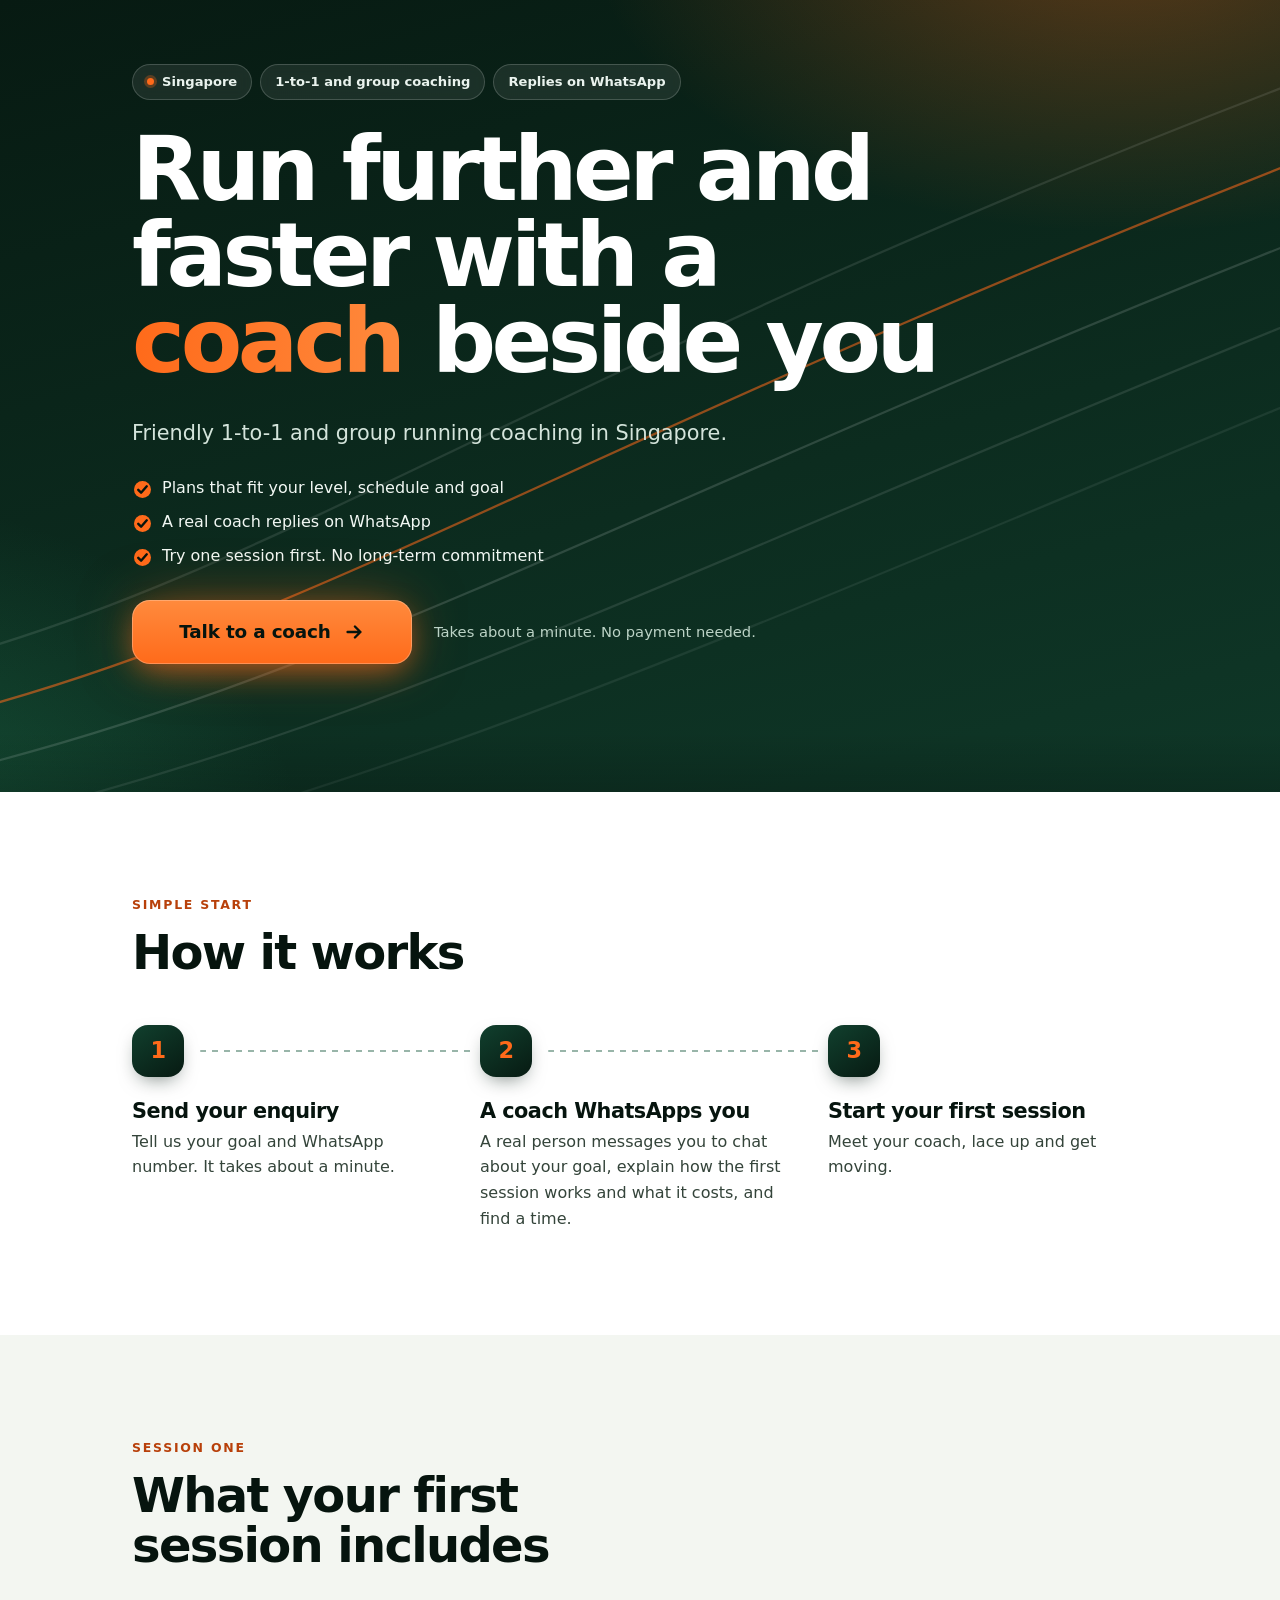
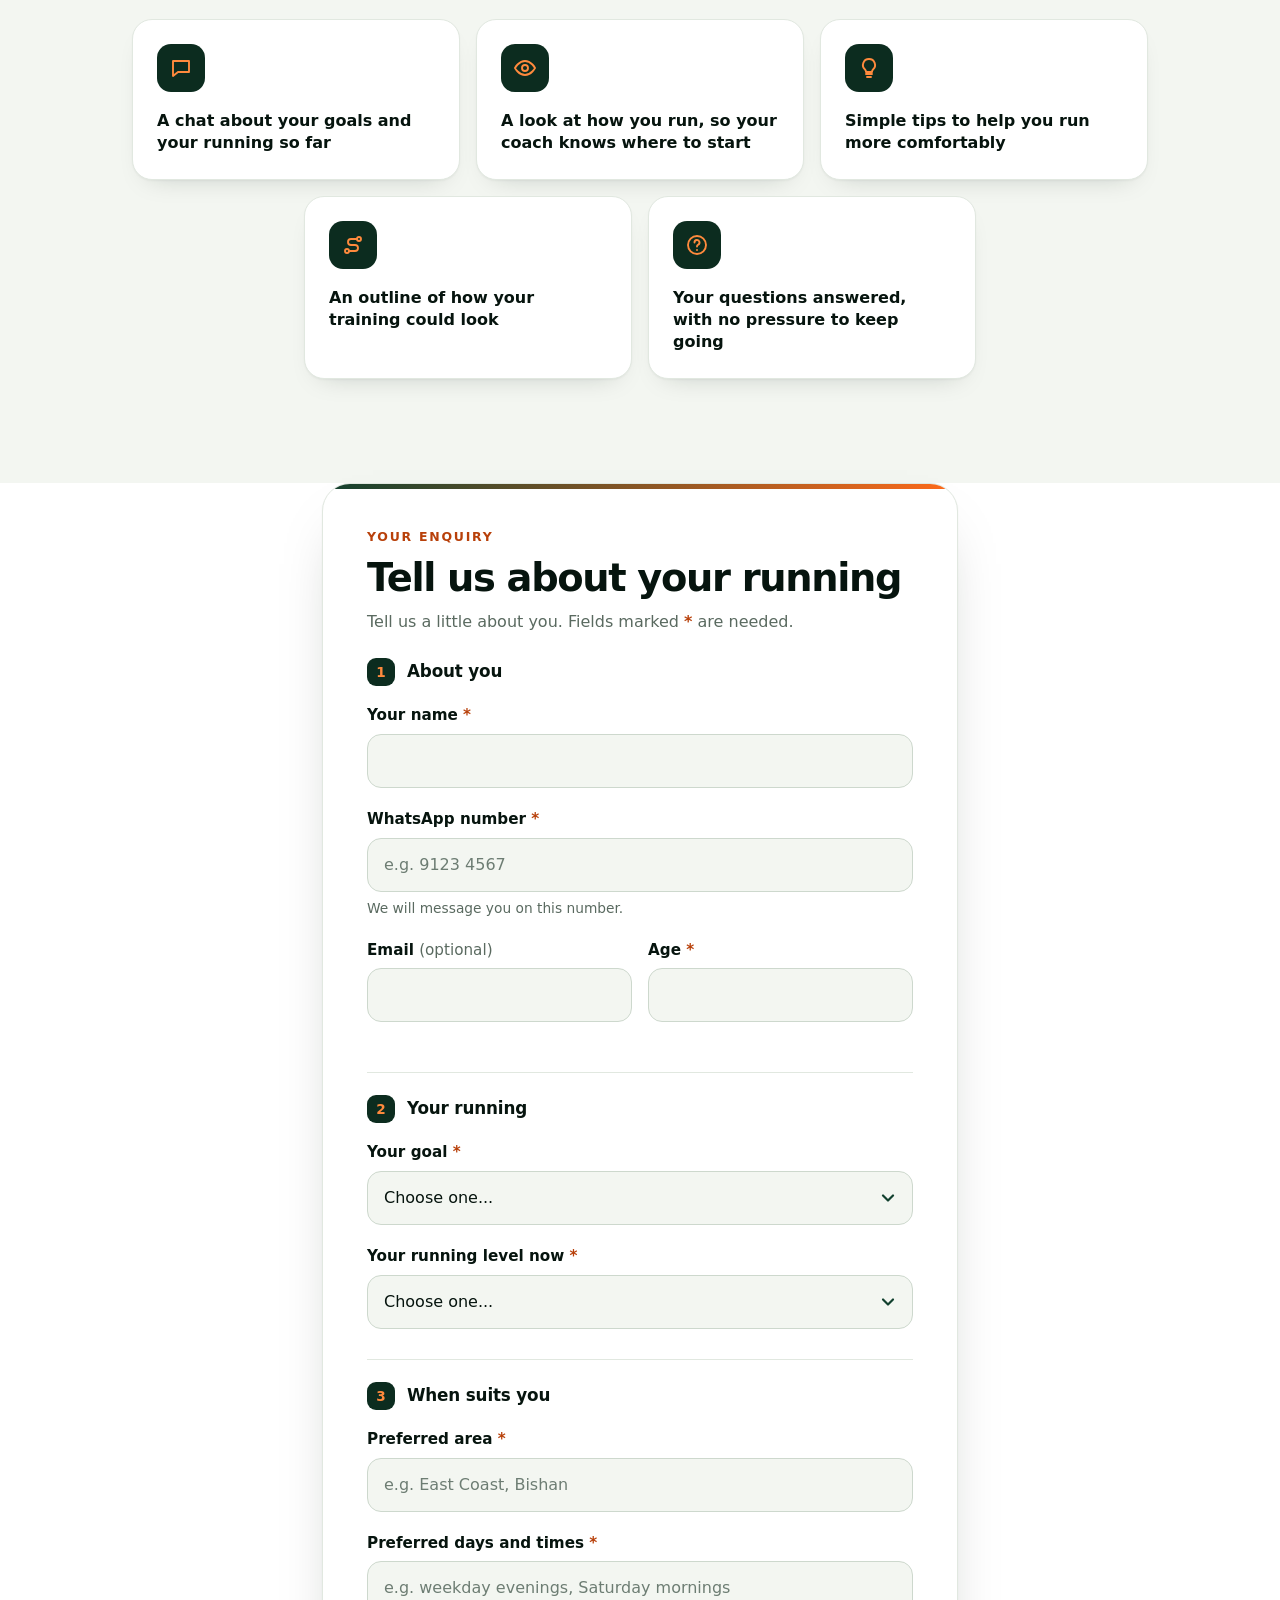
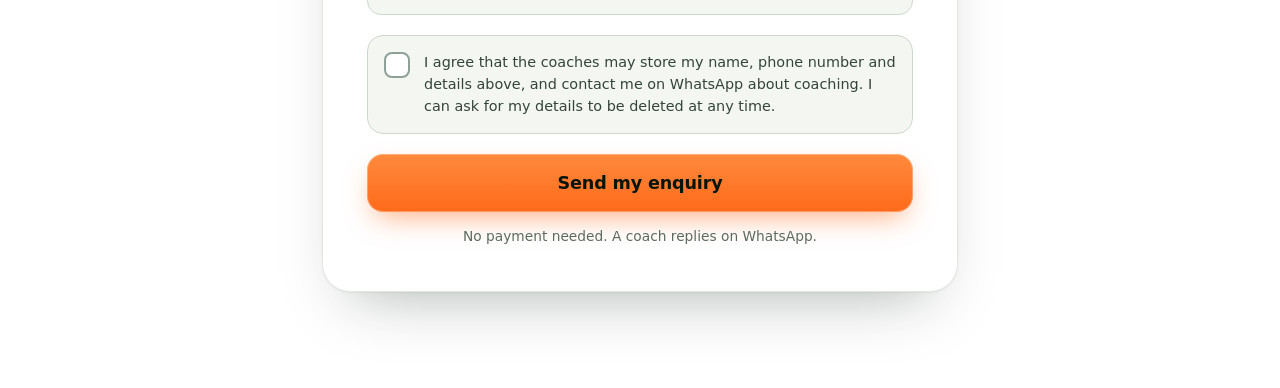
==== commit 6e0077ac: "Say 1-to-1 and group coaching Co-Authored-By: Claude Sonnet 5.5 <noreply@anthropic.com> Claude-Sessi" ====
--- a/index.html
+++ b/index.html
@@ -25,7 +25,7 @@
     <div class="lp-brand hidden" id="brandName"></div>
     <ul class="lp-pills" aria-label="At a glance">
       <li><span class="dot" aria-hidden="true"></span>Singapore</li>
-      <li>1-to-1 coaching</li>
+      <li>1-to-1 and group coaching</li>
       <li>Replies on WhatsApp</li>
     </ul>
     <h1>Run further and faster with a <em>coach</em> beside you</h1>
--- a/css/landing.css
+++ b/css/landing.css
@@ -126,6 +126,7 @@
 .lp-next li { counter-increment: n; display: flex; gap: 12px; align-items: flex-start; color: var(--body); }
 .lp-next li::before { content: counter(n); flex: none; width: 26px; height: 26px; border-radius: 8px; background: var(--tint); border: 1px solid var(--line2); color: var(--g700); font-weight: 800; font-size: .85rem; display: grid; place-items: center; }
 #thanks:focus { outline: none; }
+.landing .card { scroll-margin-top: 24px; }
 
 /* Sticky mobile bar */
 .lp-sticky { position: fixed; left: 0; right: 0; bottom: 0; z-index: 20; padding: 12px 16px calc(12px + env(safe-area-inset-bottom));
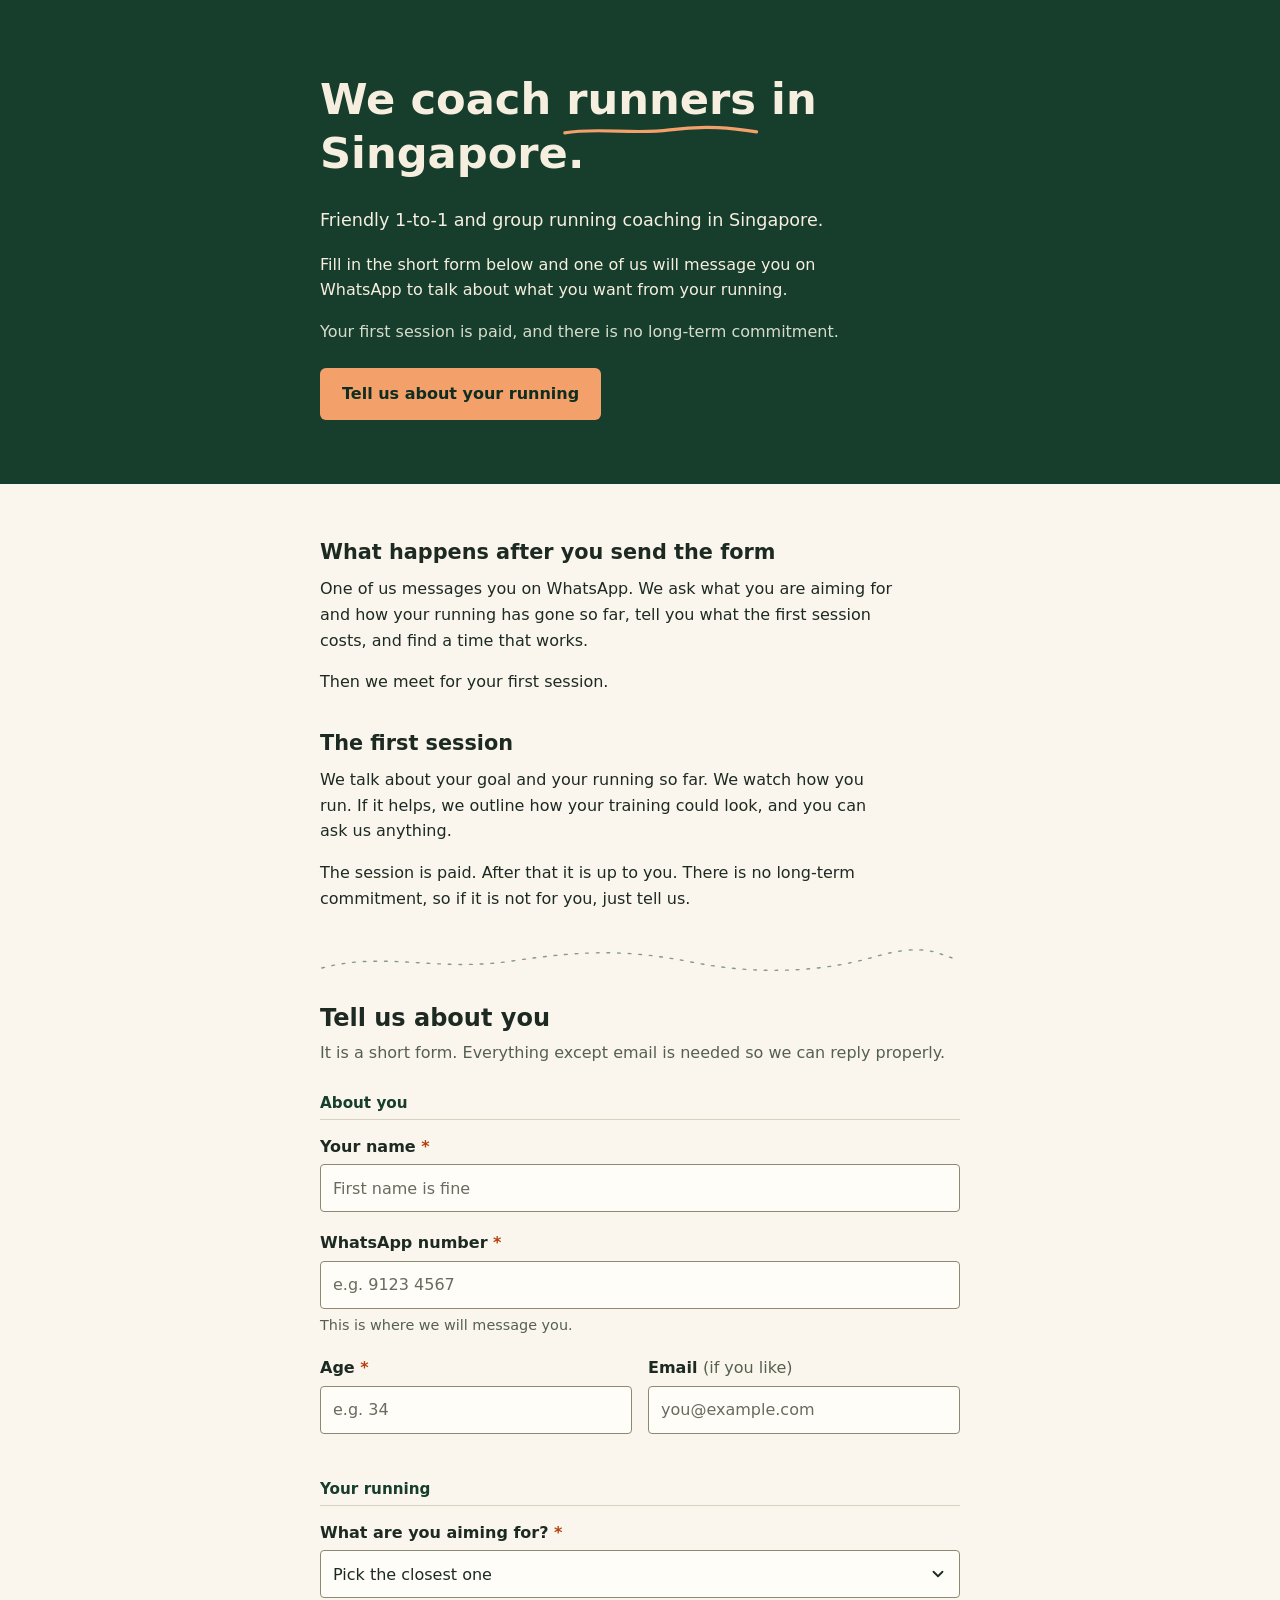
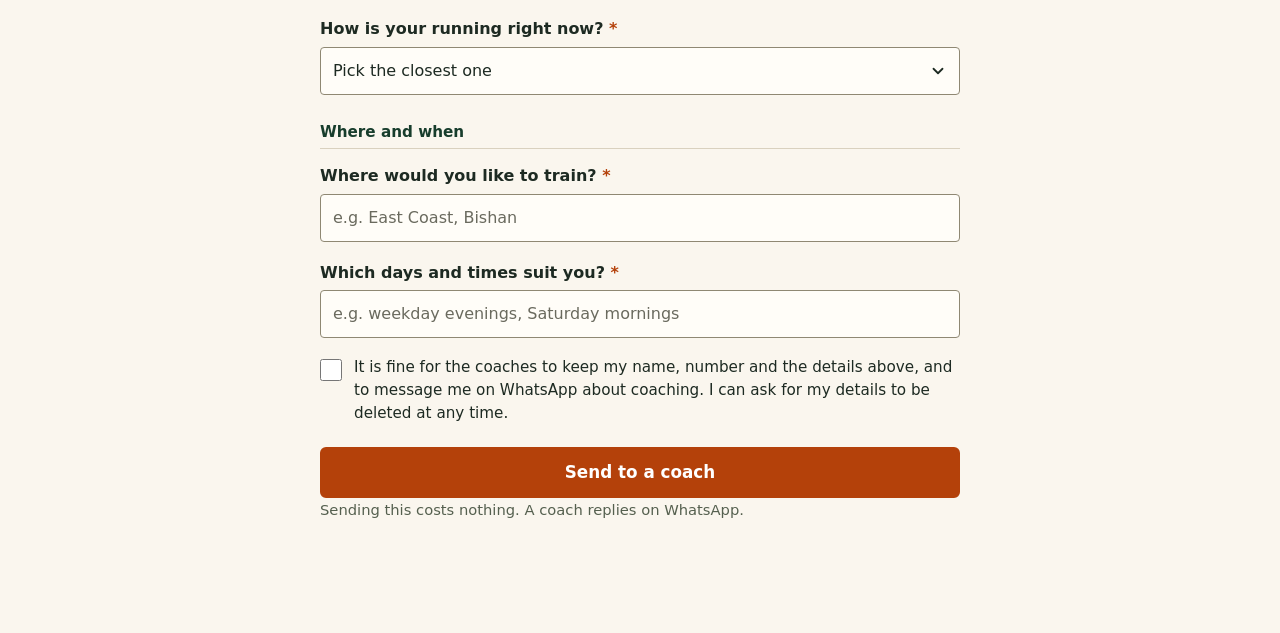
==== commit f6488bed: "WIP: more human enquiry page (draft, not for main yet) Co-Authored-By: Claude Sonnet 5.5 <noreply@an" ====
--- a/index.html
+++ b/index.html
@@ -3,140 +3,110 @@
 <head>
 <meta charset="utf-8">
 <meta name="viewport" content="width=device-width, initial-scale=1">
-<title>Running coaching enquiry</title>
-<meta name="description" content="Tell us your running goal and a coach will WhatsApp you.">
+<title>Running coaching in Singapore</title>
+<meta name="description" content="We coach runners in Singapore, 1-to-1 and in groups. Tell us about your running and a coach will message you on WhatsApp.">
 <link rel="stylesheet" href="css/styles.css">
 <link rel="stylesheet" href="css/landing.css">
-<meta name="theme-color" content="#071a12">
+<meta name="theme-color" content="#173d2c">
 </head>
 <body class="landing">
 <div id="demoBanner" class="demo-banner hidden">Demo mode: enquiries stay in this browser only.</div>
 <header class="lp-hero">
-  <svg class="lp-lines" viewBox="0 0 1200 700" preserveAspectRatio="xMidYMid slice" aria-hidden="true" focusable="false">
-    <g fill="none" stroke-linecap="round">
-      <path d="M-40 640 C 300 560, 560 380, 1240 120" stroke="#ff6a1a" stroke-opacity=".55" stroke-width="2"/>
-      <path d="M-40 690 C 320 610, 600 440, 1240 190" stroke="#fff" stroke-opacity=".14" stroke-width="2"/>
-      <path d="M-40 740 C 340 660, 640 500, 1240 260" stroke="#fff" stroke-opacity=".10" stroke-width="2"/>
-      <path d="M-40 790 C 360 710, 680 560, 1240 330" stroke="#fff" stroke-opacity=".07" stroke-width="2"/>
-      <path d="M-40 590 C 280 510, 520 320, 1240 50" stroke="#fff" stroke-opacity=".10" stroke-width="2"/>
-    </g>
-  </svg>
-  <div class="lp-wrap lp-hero-in">
+  <div class="lp-wrap">
     <div class="lp-brand hidden" id="brandName"></div>
-    <ul class="lp-pills" aria-label="At a glance">
-      <li><span class="dot" aria-hidden="true"></span>Singapore</li>
-      <li>1-to-1 and group coaching</li>
-      <li>Replies on WhatsApp</li>
-    </ul>
-    <h1>Run further and faster with a <em>coach</em> beside you</h1>
-    <p class="lp-pitch" id="tagline">Friendly running coaching in Singapore.</p>
-    <ul class="lp-ticks">
-      <li>Plans that fit your level, schedule and goal</li>
-      <li>A real coach replies on WhatsApp</li>
-      <li>Try one session first. No long-term commitment</li>
-    </ul>
-    <div class="lp-cta-row">
-      <a class="lp-cta" href="#formCard" id="heroCta"><span>Talk to a coach</span><svg viewBox="0 0 24 24" width="22" height="22" aria-hidden="true" focusable="false"><path d="M5 12h14m-6-6 6 6-6 6" fill="none" stroke="currentColor" stroke-width="2.6" stroke-linecap="round" stroke-linejoin="round"/></svg></a>
-      <p class="lp-note">Takes about a minute. No payment needed.</p>
-    </div>
+    <h1>We coach <span class="lp-ul">runners<svg viewBox="0 0 220 14" preserveAspectRatio="none" aria-hidden="true" focusable="false"><path d="M3 9 C 40 3, 80 11, 120 6 S 190 4, 217 8" fill="none" stroke="currentColor" stroke-width="3.2" stroke-linecap="round"/></svg></span> in Singapore.</h1>
+    <p class="lp-pitch" id="tagline">Friendly 1-to-1 and group running coaching in Singapore.</p>
+    <p>Fill in the short form below and one of us will message you on WhatsApp to talk about what you want from your running.</p>
+    <p class="lp-note">Your first session is paid, and there is no long-term commitment.</p>
+    <a class="lp-cta" href="#formCard" id="heroCta">Tell us about your running</a>
   </div>
 </header>
 
-<section class="lp-section" aria-labelledby="howTitle">
-  <div class="lp-wrap">
-    <p class="lp-eyebrow rv">Simple start</p>
-    <h2 id="howTitle" class="rv">How it works</h2>
-    <ol class="lp-steps">
-      <li class="rv"><span class="lp-num" aria-hidden="true">1</span><div><h3>Send your enquiry</h3><p>Tell us your goal and WhatsApp number. It takes about a minute.</p></div></li>
-      <li class="rv"><span class="lp-num" aria-hidden="true">2</span><div><h3>A coach WhatsApps you</h3><p>A real person messages you to chat about your goal, explain how the first session works and what it costs, and find a time.</p></div></li>
-      <li class="rv"><span class="lp-num" aria-hidden="true">3</span><div><h3>Start your first session</h3><p>Meet your coach, lace up and get moving.</p></div></li>
-    </ol>
-  </div>
-</section>
+<main class="lp-wrap lp-body">
+  <figure class="lp-photo hidden" id="coachPhotoFig"><img id="coachPhoto" alt="Our coaches" width="640" height="420"></figure>
 
-<section class="lp-section lp-alt" aria-labelledby="firstTitle">
-  <div class="lp-wrap">
-    <p class="lp-eyebrow rv">Session one</p>
-    <h2 id="firstTitle" class="rv">What your first session includes</h2>
-    <ul class="lp-first">
-      <li class="rv"><span class="lp-ic"><svg viewBox="0 0 24 24" aria-hidden="true" focusable="false"><g fill="none" stroke="currentColor" stroke-width="1.9" stroke-linecap="round" stroke-linejoin="round"><path d="M4 5h16v11H9l-5 4z"/></g></svg></span><span>A chat about your goals and your running so far</span></li>
-      <li class="rv"><span class="lp-ic"><svg viewBox="0 0 24 24" aria-hidden="true" focusable="false"><g fill="none" stroke="currentColor" stroke-width="1.9" stroke-linecap="round" stroke-linejoin="round"><circle cx="12" cy="12" r="3"/><path d="M2 12s3.6-7 10-7 10 7 10 7-3.6 7-10 7S2 12 2 12z"/></g></svg></span><span>A look at how you run, so your coach knows where to start</span></li>
-      <li class="rv"><span class="lp-ic"><svg viewBox="0 0 24 24" aria-hidden="true" focusable="false"><g fill="none" stroke="currentColor" stroke-width="1.9" stroke-linecap="round" stroke-linejoin="round"><path d="M9 18h6M10 21h4M12 3a6 6 0 0 0-4 10.5c.7.7 1 1.5 1 2.5h6c0-1 .3-1.8 1-2.5A6 6 0 0 0 12 3z"/></g></svg></span><span>Simple tips to help you run more comfortably</span></li>
-      <li class="rv"><span class="lp-ic"><svg viewBox="0 0 24 24" aria-hidden="true" focusable="false"><g fill="none" stroke="currentColor" stroke-width="1.9" stroke-linecap="round" stroke-linejoin="round"><circle cx="6" cy="18" r="2"/><circle cx="18" cy="6" r="2"/><path d="M8 18h6a3 3 0 0 0 0-6h-4a3 3 0 0 1 0-6h6"/></g></svg></span><span>An outline of how your training could look</span></li>
-      <li class="rv"><span class="lp-ic"><svg viewBox="0 0 24 24" aria-hidden="true" focusable="false"><g fill="none" stroke="currentColor" stroke-width="1.9" stroke-linecap="round" stroke-linejoin="round"><circle cx="12" cy="12" r="9"/><path d="M9.5 9.5a2.5 2.5 0 1 1 3.5 2.3c-.7.4-1 .9-1 1.7M12 17h.01"/></g></svg></span><span>Your questions answered, with no pressure to keep going</span></li>
-    </ul>
-  </div>
-</section>
+  <section class="lp-sec hidden" id="aboutSec" aria-labelledby="aboutTitle">
+    <h2 id="aboutTitle">About us</h2><p id="aboutText"></p>
+  </section>
 
-<section class="lp-section hidden" id="aboutSec" aria-labelledby="aboutTitle">
-  <div class="lp-wrap"><h2 id="aboutTitle">About your coaches</h2><p id="aboutText"></p></div>
-</section>
-<section class="lp-section lp-alt hidden" id="reviewsSec" aria-labelledby="revTitle">
-  <div class="lp-wrap"><h2 id="revTitle">What runners say</h2><div id="reviewsList" class="lp-reviews"></div></div>
-</section>
+  <section class="lp-sec" aria-labelledby="howTitle">
+    <h2 id="howTitle">What happens after you send the form</h2>
+    <p>One of us messages you on WhatsApp. We ask what you are aiming for and how your running has gone so far, tell you what the first session costs, and find a time that works.</p>
+    <p>Then we meet for your first session.</p>
+  </section>
 
-<main class="lp-wrap lp-main" id="enquire">
+  <section class="lp-sec" aria-labelledby="firstTitle">
+    <h2 id="firstTitle">The first session</h2>
+    <p>We talk about your goal and your running so far. We watch how you run. If it helps, we outline how your training could look, and you can ask us anything.</p>
+    <p>The session is paid. After that it is up to you. There is no long-term commitment, so if it is not for you, just tell us.</p>
+  </section>
+
+  <section class="lp-sec hidden" id="reviewsSec" aria-labelledby="revTitle">
+    <h2 id="revTitle">What runners say</h2><div id="reviewsList" class="lp-reviews"></div>
+  </section>
+
+  <svg class="lp-route" viewBox="0 0 600 40" preserveAspectRatio="none" aria-hidden="true" focusable="false"><path d="M2 30 C 60 6, 110 36, 180 20 S 290 4, 350 22 S 470 36, 520 14 S 580 12, 598 18" fill="none" stroke="currentColor" stroke-width="2" stroke-dasharray="2 8" stroke-linecap="round"/></svg>
+
   <section class="card" id="formCard" aria-labelledby="formTitle">
-    <p class="lp-eyebrow">Your enquiry</p>
-    <h2 id="formTitle">Tell us about your running</h2>
-    <p class="muted lp-formsub">Tell us a little about you. Fields marked <span class="req" aria-hidden="true">*</span> are needed.</p>
+    <h2 id="formTitle">Tell us about you</h2>
+    <p class="lp-formsub">It is a short form. Everything except email is needed so we can reply properly.</p>
     <div id="formError" class="msg error hidden" role="alert" tabindex="-1"></div>
     <form id="enquiry" novalidate>
-      <div class="fgroup"><span class="fnum" aria-hidden="true">1</span><h3>About you</h3></div>
+      <h3 class="fgroup">About you</h3>
       <div class="field">
         <label for="name">Your name <span class="req" aria-hidden="true">*</span></label>
-        <input type="text" id="name" aria-required="true" name="name" autocomplete="name" maxlength="100" aria-describedby="name-err">
-        <div class="err" id="name-err">Please tell us your name.</div>
+        <input type="text" id="name" aria-required="true" name="name" autocomplete="name" maxlength="100" placeholder="First name is fine" aria-describedby="name-err">
+        <div class="err" id="name-err">What should we call you?</div>
       </div>
       <div class="field">
         <label for="phone">WhatsApp number <span class="req" aria-hidden="true">*</span></label>
         <input type="tel" id="phone" aria-required="true" name="phone" autocomplete="tel" inputmode="tel" placeholder="e.g. 9123 4567" aria-describedby="phone-hint phone-err">
-        <p class="hint" id="phone-hint">We will message you on this number.</p>
-        <div class="err" id="phone-err">Please enter a phone number with at least 8 digits.</div>
+        <p class="hint" id="phone-hint">This is where we will message you.</p>
+        <div class="err" id="phone-err">We need a number with at least 8 digits to message you.</div>
       </div>
       <div class="row two">
         <div class="field">
-          <label for="email">Email <span class="opt">(optional)</span></label>
-          <input type="email" id="email" name="email" autocomplete="email" aria-describedby="email-err">
-          <div class="err" id="email-err">That email does not look right. You can also leave it empty.</div>
+          <label for="age">Age <span class="req" aria-hidden="true">*</span></label>
+          <input type="number" id="age" aria-required="true" name="age" inputmode="numeric" min="5" max="100" placeholder="e.g. 34" aria-describedby="age-err">
+          <div class="err" id="age-err">Please put an age between 5 and 100.</div>
         </div>
         <div class="field">
-          <label for="age">Age <span class="req" aria-hidden="true">*</span></label>
-          <input type="number" id="age" aria-required="true" name="age" inputmode="numeric" min="5" max="100" aria-describedby="age-err">
-          <div class="err" id="age-err">Please enter an age between 5 and 100.</div>
+          <label for="email">Email <span class="opt">(if you like)</span></label>
+          <input type="email" id="email" name="email" autocomplete="email" placeholder="you@example.com" aria-describedby="email-err">
+          <div class="err" id="email-err">That email looks a bit off. You can also leave it empty.</div>
         </div>
       </div>
-      <div class="fgroup"><span class="fnum" aria-hidden="true">2</span><h3>Your running</h3></div>
+      <h3 class="fgroup">Your running</h3>
       <div class="field">
-        <label for="goal">Your goal <span class="req" aria-hidden="true">*</span></label>
+        <label for="goal">What are you aiming for? <span class="req" aria-hidden="true">*</span></label>
         <select id="goal" aria-required="true" name="goal" aria-describedby="goal-err">
-          <option value="">Choose one...</option>
+          <option value="">Pick the closest one</option>
           <option>5K</option><option>10K</option><option>Half marathon</option><option>Marathon</option>
           <option>General fitness</option><option>Other</option>
         </select>
-        <div class="err" id="goal-err">Please choose a goal.</div>
+        <div class="err" id="goal-err">Pick the closest goal. We can talk it through later.</div>
       </div>
       <div class="field">
-        <label for="level">Your running level now <span class="req" aria-hidden="true">*</span></label>
+        <label for="level">How is your running right now? <span class="req" aria-hidden="true">*</span></label>
         <select id="level" aria-required="true" name="level" aria-describedby="level-err">
-          <option value="">Choose one...</option>
+          <option value="">Pick the closest one</option>
           <option>Complete beginner</option>
           <option>Can run 1-3 km</option>
           <option>Can run 5 km</option>
           <option>Can run 10 km or more</option>
         </select>
-        <div class="err" id="level-err">Please choose your level.</div>
+        <div class="err" id="level-err">Pick the one that is closest to where you are now.</div>
       </div>
-      <div class="fgroup"><span class="fnum" aria-hidden="true">3</span><h3>When suits you</h3></div>
+      <h3 class="fgroup">Where and when</h3>
       <div class="field">
-        <label for="area">Preferred area <span class="req" aria-hidden="true">*</span></label>
+        <label for="area">Where would you like to train? <span class="req" aria-hidden="true">*</span></label>
         <input type="text" id="area" aria-required="true" name="area" maxlength="100" placeholder="e.g. East Coast, Bishan" aria-describedby="area-err">
-        <div class="err" id="area-err">Please tell us which area suits you.</div>
+        <div class="err" id="area-err">Tell us an area, even a rough one.</div>
       </div>
       <div class="field">
-        <label for="times">Preferred days and times <span class="req" aria-hidden="true">*</span></label>
+        <label for="times">Which days and times suit you? <span class="req" aria-hidden="true">*</span></label>
         <input type="text" id="times" aria-required="true" name="times" maxlength="200" placeholder="e.g. weekday evenings, Saturday mornings" aria-describedby="times-err">
-        <div class="err" id="times-err">Please tell us when you are free.</div>
+        <div class="err" id="times-err">Tell us roughly when you are free.</div>
       </div>
       <div class="hp" aria-hidden="true">
         <label for="website">Leave this empty</label>
@@ -145,34 +115,23 @@
       <div class="field">
         <div class="check">
           <input type="checkbox" id="consent" aria-required="true" name="consent" aria-describedby="consent-err">
-          <label for="consent">I agree that the coaches may store my name, phone number and details above, and contact me on WhatsApp about coaching. I can ask for my details to be deleted at any time.</label>
+          <label for="consent">It is fine for the coaches to keep my name, number and the details above, and to message me on WhatsApp about coaching. I can ask for my details to be deleted at any time.</label>
         </div>
-        <div class="err" id="consent-err">Please tick the box so we are allowed to contact you.</div>
+        <div class="err" id="consent-err">Please tick the box so we are allowed to message you.</div>
       </div>
-      <button type="submit" class="btn accent block" id="submit">Send my enquiry</button>
-      <p class="lp-fine">No payment needed. A coach replies on WhatsApp.</p>
+      <button type="submit" class="btn accent block" id="submit">Send to a coach</button>
+      <p class="lp-fine">Sending this costs nothing. A coach replies on WhatsApp.</p>
     </form>
   </section>
 
   <section class="card hidden" id="thanks" aria-live="polite" tabindex="-1">
-    <div class="lp-done" aria-hidden="true"><svg viewBox="0 0 52 52" width="52" height="52" focusable="false"><circle class="ring" cx="26" cy="26" r="23" fill="none" stroke="currentColor" stroke-width="3"/><path class="tick" d="M15 27l8 8 14-16" fill="none" stroke="currentColor" stroke-width="4" stroke-linecap="round" stroke-linejoin="round"/></svg></div>
-    <h2>You are in. Thank you!</h2>
-    <p>We have your enquiry. A coach will reply to you on WhatsApp <strong id="promise"></strong>.</p>
-    <h3>What happens next</h3>
-    <ol class="lp-next">
-      <li>A coach messages you on WhatsApp to say hello.</li>
-      <li>You chat about your goal, hear how the first session works and what it costs, and pick a time.</li>
-      <li>You meet your coach for your first session.</li>
-    </ol>
-    <p class="muted small">Not seeing a message? Check that the number you gave us is right, or send the form again.</p>
+    <h2>Thanks, we have got it.</h2>
+    <p>A coach will message you on WhatsApp <strong id="promise"></strong>.</p>
+    <p>We will talk about what you are aiming for, tell you what the first session costs, and find a time. Then we meet.</p>
+    <p class="muted">No message? Check the number you gave us, or send the form again.</p>
     <button type="button" class="btn secondary" id="again">Send another enquiry</button>
   </section>
 </main>
-
-
-<div class="lp-sticky" id="stickyBar" aria-hidden="true">
-  <a class="lp-sticky-btn" href="#formCard" id="stickyCta" tabindex="-1"><span>Talk to a coach</span><svg viewBox="0 0 24 24" width="22" height="22" aria-hidden="true" focusable="false"><path d="M5 12h14m-6-6 6 6-6 6" fill="none" stroke="currentColor" stroke-width="2.6" stroke-linecap="round" stroke-linejoin="round"/></svg></a>
-</div>
 
 <script src="js/config.js"></script>
 <script src="js/api.js"></script>
--- a/css/landing.css
+++ b/css/landing.css
@@ -1,191 +1,83 @@
-/* Public enquiry page only (body.landing). Loaded after styles.css; crm.html does not load it. */
+/* Public enquiry page only (body.landing). Loaded after styles.css; crm.html does not load it.
+   Flat colours, hairline borders, no effects. */
 .landing {
-  --ink: #06140e; --g900: #071a12; --g800: #0c2c1f; --g700: #11402e; --g600: #1a5a40;
-  --hot: #ff6a1a; --hot-2: #ff8a3d; --hot-ink: #b8400a;
-  --tint: #f3f6f1; --line2: #e1e8e0; --body: #34443a; --soft: #5a6a60;
-  --sans: ui-sans-serif, system-ui, -apple-system, "Segoe UI", Roboto, "Helvetica Neue", Arial, sans-serif;
-  font-family: var(--sans); background: #fff; color: var(--ink); -webkit-font-smoothing: antialiased;
+  --paper: #faf6ee; --ink: #1d2a22; --soft: #55604f; --rule: #d9d1bf; --field: #fffdf8;
+  --green: #173d2c; --green-2: #0f2d20; --cream: #f6efe0;
+  --orange: #f4a06a;          /* on green */
+  --orange-d: #b4410a;        /* on paper */
+  font-family: ui-sans-serif, system-ui, -apple-system, "Segoe UI", Roboto, "Helvetica Neue", Arial, sans-serif;
+  background: var(--paper); color: var(--ink); line-height: 1.6;
 }
-.landing h1, .landing h2, .landing h3 { font-family: var(--sans); letter-spacing: -.035em; line-height: 1.05; }
-.lp-wrap { width: 100%; max-width: 1080px; margin: 0 auto; padding: 0 22px; }
-.lp-eyebrow { margin: 0 0 12px; font-size: .78rem; font-weight: 800; letter-spacing: .14em; text-transform: uppercase; color: var(--hot-ink); }
+.landing h1, .landing h2, .landing h3 { line-height: 1.25; letter-spacing: 0; }
+.lp-wrap { width: 100%; max-width: 680px; margin: 0 auto; padding: 0 20px; }
+.landing p { margin: 0 0 1em; }
 
-/* Hero */
-.lp-hero { position: relative; overflow: hidden; isolation: isolate; color: #fff; padding: 30px 0 64px;
-  background:
-    radial-gradient(900px 520px at 88% -10%, rgba(255,106,26,.34), transparent 60%),
-    radial-gradient(700px 600px at -10% 110%, rgba(40,150,100,.35), transparent 62%),
-    linear-gradient(165deg, var(--g900) 0%, var(--g800) 60%, var(--g700) 130%); }
-.lp-hero::after { content: ""; position: absolute; inset: auto 0 0 0; height: 60px; z-index: -1;
-  background: linear-gradient(to bottom, transparent, rgba(0,0,0,.18)); }
-.lp-lines { position: absolute; inset: 0; width: 100%; height: 100%; z-index: -1; pointer-events: none; }
-.lp-brand { font-weight: 800; text-transform: uppercase; letter-spacing: .16em; font-size: .85rem; color: var(--hot-2); margin-bottom: 18px; }
-.lp-pills { list-style: none; margin: 0 0 26px; padding: 0; display: flex; flex-wrap: wrap; gap: 8px; }
-.lp-pills li { display: inline-flex; align-items: center; gap: 8px; padding: 7px 14px; border-radius: 999px; font-size: .82rem; font-weight: 650;
-  background: rgba(255,255,255,.08); border: 1px solid rgba(255,255,255,.18); color: #eaf3ee; backdrop-filter: blur(6px); }
-.lp-pills .dot { width: 7px; height: 7px; border-radius: 50%; background: var(--hot); box-shadow: 0 0 0 3px rgba(255,106,26,.28); }
-.lp-hero h1 { font-size: clamp(2.6rem, 11.5vw, 5.6rem); line-height: .96; font-weight: 900; letter-spacing: -.05em; margin: 0 0 .38em; max-width: 12.5em; text-wrap: balance; }
-.lp-hero h1 em { font-style: normal; color: var(--hot); background: linear-gradient(90deg, var(--hot), var(--hot-2)); -webkit-background-clip: text; background-clip: text; -webkit-text-fill-color: transparent; padding-right: .04em; }
-.lp-pitch { font-size: clamp(1.05rem, 3.6vw, 1.3rem); line-height: 1.5; margin: 0 0 1.3em; color: #d4e4db; max-width: 30em; }
-.lp-ticks { list-style: none; margin: 0 0 32px; padding: 0; display: grid; gap: 10px; max-width: 32em; }
-.lp-ticks li { position: relative; padding-left: 30px; color: #f2f8f4; font-weight: 500; }
-.lp-ticks li::before { content: ""; position: absolute; left: 2px; top: .3em; width: 17px; height: 17px; border-radius: 50%; background: var(--hot)
-  url("data:image/svg+xml,%3Csvg xmlns='http://www.w3.org/2000/svg' viewBox='0 0 24 24'%3E%3Cpath d='M6 12.5l4 4 8-9' fill='none' stroke='%2306140e' stroke-width='3.4' stroke-linecap='round' stroke-linejoin='round'/%3E%3C/svg%3E") center/100% no-repeat; }
-.lp-cta-row { display: flex; flex-direction: column; gap: 14px; align-items: flex-start; }
-.lp-cta { display: inline-flex; align-items: center; justify-content: center; gap: 12px; width: 100%; max-width: 440px; min-height: 64px; padding: 16px 28px;
-  background: linear-gradient(180deg, var(--hot-2), var(--hot)); color: var(--ink); font-weight: 800; font-size: 1.15rem; letter-spacing: -.01em; text-decoration: none; border-radius: 18px;
-  box-shadow: 0 10px 30px -6px rgba(255,106,26,.6), 0 0 0 1px rgba(255,255,255,.25) inset, 0 0 60px -10px rgba(255,106,26,.55); }
-.lp-cta svg { transition: transform .2s ease; }
-.lp-cta:hover svg { transform: translateX(4px); }
-.lp-cta:active { transform: scale(.98); }
-.lp-cta:focus-visible { outline: 3px solid #fff; outline-offset: 3px; }
-.lp-note { margin: 0; font-size: .92rem; color: #bcd3c6; }
+/* Top */
+.lp-hero { background: var(--green); color: var(--cream); padding: 44px 0 48px; }
+.lp-brand { font-weight: 700; font-size: 1.05rem; margin-bottom: 20px; color: var(--orange); }
+.lp-hero h1 { font-size: clamp(1.9rem, 7vw, 2.7rem); font-weight: 700; margin: 0 0 .6em; }
+.lp-ul { position: relative; display: inline-block; white-space: nowrap; }
+.lp-ul svg { position: absolute; left: -2%; bottom: -.28em; width: 104%; height: .32em; color: var(--orange); }
+.lp-pitch { font-size: 1.1rem; }
+.lp-hero p { max-width: 34em; }
+.lp-note { color: #d6dccb; }
+.lp-cta { display: inline-block; margin-top: 8px; padding: 13px 22px; background: var(--orange); color: var(--green-2); font-weight: 700;
+  font-size: 1rem; text-decoration: none; border-radius: 6px; transition: background-color .15s; }
+.lp-cta:hover { background: #f7b384; }
+.landing .lp-hero :focus-visible { outline-color: var(--cream); }
 
-/* Sections */
-.lp-section { padding: 72px 0; background: #fff; }
-.lp-section.lp-alt { background: var(--tint); }
-.lp-section h2 { font-size: clamp(1.9rem, 7vw, 3rem); font-weight: 900; margin: 0 0 1em; text-wrap: balance; max-width: 14em; }
+/* Body */
+.lp-body { padding-top: 40px; padding-bottom: 72px; }
+.lp-sec { margin-bottom: 36px; }
+.lp-sec h2 { font-size: 1.3rem; font-weight: 700; margin: 0 0 .5em; }
+.lp-sec p { max-width: 36em; }
+.lp-photo { margin: 0 0 36px; }
+.lp-photo img { display: block; width: 100%; height: auto; border-radius: 4px; border: 1px solid var(--rule); }
+.lp-reviews blockquote { margin: 0 0 1.2em; padding-left: 16px; border-left: 3px solid var(--orange-d); }
+.lp-reviews cite { display: block; margin-top: 4px; font-style: normal; color: var(--soft); font-size: .95rem; }
+.lp-route { display: block; width: 100%; height: 28px; color: var(--green); opacity: .5; margin: 8px 0 28px; }
 
-/* Timeline */
-.lp-steps { list-style: none; margin: 0; padding: 0; display: grid; gap: 0; counter-reset: s; }
-.lp-steps li { position: relative; display: flex; gap: 18px; align-items: flex-start; padding-bottom: 30px; }
-.lp-steps li:last-child { padding-bottom: 0; }
-.lp-steps li:not(:last-child)::before { content: ""; position: absolute; left: 25px; top: 54px; bottom: 4px; width: 2px; border-radius: 2px;
-  background: repeating-linear-gradient(to bottom, var(--g600) 0 6px, transparent 6px 12px); opacity: .45; }
-.lp-num { flex: none; width: 52px; height: 52px; border-radius: 16px; background: linear-gradient(145deg, var(--g700), var(--g900)); color: var(--hot);
-  font-weight: 900; font-size: 1.4rem; letter-spacing: -.02em; display: grid; place-items: center; box-shadow: 0 8px 20px -8px rgba(7,26,18,.6); }
-.lp-steps h3 { margin: 4px 0 6px; font-size: 1.3rem; font-weight: 800; letter-spacing: -.025em; }
-.lp-steps p { margin: 0; color: var(--body); line-height: 1.6; max-width: 34em; }
-
-/* First session grid */
-.lp-first { list-style: none; margin: 0; padding: 0; display: grid; gap: 14px; }
-.lp-first li { display: flex; gap: 16px; align-items: center; background: #fff; border-radius: 20px; padding: 18px; font-weight: 600; line-height: 1.4;
-  border: 1px solid var(--line2); box-shadow: 0 1px 2px rgba(7,26,18,.04), 0 12px 28px -18px rgba(7,26,18,.25); }
-.lp-ic { flex: none; width: 48px; height: 48px; border-radius: 14px; background: var(--g800); color: var(--hot-2); display: grid; place-items: center; }
-.lp-ic svg { width: 24px; height: 24px; }
-.lp-reviews { display: grid; gap: 14px; }
-.lp-reviews blockquote { margin: 0; padding: 20px; background: #fff; border: 1px solid var(--line2); border-radius: 20px; box-shadow: 0 12px 28px -18px rgba(7,26,18,.25); }
-.lp-reviews cite { display: block; margin-top: 8px; font-style: normal; font-weight: 700; color: var(--body); }
-
-/* Form */
-.lp-main { padding-top: 72px; padding-bottom: 56px; scroll-margin-top: 12px; max-width: 700px; }
-.landing .card { margin: 0; padding: 28px 20px; border: 1px solid var(--line2); border-radius: 28px; background: #fff;
-  box-shadow: 0 1px 2px rgba(7,26,18,.05), 0 30px 60px -30px rgba(7,26,18,.35); position: relative; overflow: hidden; }
-.landing #formCard::before { content: ""; position: absolute; left: 0; right: 0; top: 0; height: 5px; background: linear-gradient(90deg, var(--g700), var(--hot)); }
-.landing .card h2 { font-size: clamp(1.8rem, 7vw, 2.4rem); font-weight: 900; margin: 0 0 .3em; }
-.lp-formsub { margin: 0 0 8px; color: var(--soft); }
-.req { color: var(--hot-ink); font-weight: 800; }
-.fgroup { display: flex; align-items: center; gap: 12px; margin: 30px 0 18px; padding-top: 22px; border-top: 1px solid var(--line2); }
-.fgroup:first-of-type { border-top: 0; padding-top: 6px; margin-top: 18px; }
-.fgroup h3 { margin: 0; font-size: 1.05rem; font-weight: 800; letter-spacing: -.01em; }
-.fnum { width: 28px; height: 28px; border-radius: 9px; background: var(--g800); color: var(--hot-2); font-size: .85rem; font-weight: 800; display: grid; place-items: center; }
-.landing label { display: block; font-size: .95rem; font-weight: 700; margin-bottom: 7px; color: var(--ink); }
-.landing .opt { color: var(--soft); font-weight: 500; }
-.landing .field { margin-bottom: 20px; }
-.landing .hint { color: var(--soft); font-size: .86rem; margin-top: 6px; }
+/* Form: lightly grouped, no heavy box */
+.landing .card { margin: 0; padding: 0; border: 0; border-radius: 0; box-shadow: none; background: none; scroll-margin-top: 16px; }
+.landing .card h2 { font-size: 1.5rem; font-weight: 700; margin: 0 0 .3em; }
+.lp-formsub { color: var(--soft); }
+.req { color: var(--orange-d); font-weight: 700; }
+.fgroup { font-size: .95rem; font-weight: 700; color: var(--green); margin: 28px 0 14px; padding-bottom: 6px; border-bottom: 1px solid var(--rule); }
+.landing label { font-size: 1rem; font-weight: 600; margin-bottom: 5px; }
+.landing .opt { color: var(--soft); font-weight: 400; }
+.landing .field { margin-bottom: 18px; }
+.landing .hint { color: var(--soft); font-size: .9rem; margin-top: 5px; }
 .landing input[type=text], .landing input[type=tel], .landing input[type=email], .landing input[type=number], .landing select {
-  width: 100%; min-height: 54px; font: inherit; font-size: 1rem; color: var(--ink); background: var(--tint); border: 1.5px solid #cdd8cd; border-radius: 14px; padding: 13px 16px;
-  transition: border-color .15s, box-shadow .15s, background-color .15s; }
-.landing input::placeholder { color: #6d7d73; }
-.landing input:hover, .landing select:hover { border-color: #9fb3a5; }
-.landing input:focus, .landing select:focus { outline: none; background: #fff; border-color: var(--g600); box-shadow: 0 0 0 4px rgba(255,106,26,.28); }
-.landing select { appearance: none; -webkit-appearance: none; padding-right: 46px; cursor: pointer;
-  background-image: url("data:image/svg+xml,%3Csvg xmlns='http://www.w3.org/2000/svg' viewBox='0 0 24 24'%3E%3Cpath d='M6 9l6 6 6-6' fill='none' stroke='%2311402e' stroke-width='2.6' stroke-linecap='round' stroke-linejoin='round'/%3E%3C/svg%3E");
-  background-repeat: no-repeat; background-position: right 14px center; background-size: 20px; }
-.landing .field.invalid input, .landing .field.invalid select { border-color: var(--danger); background-color: #fff6f5; }
-.landing .field.invalid input:focus, .landing .field.invalid select:focus { box-shadow: 0 0 0 4px rgba(180,35,24,.2); }
-.landing .err { font-size: .9rem; margin-top: 7px; }
-.landing .field.invalid .err { display: flex; gap: 6px; align-items: flex-start; }
-.landing .field.invalid .err::before { content: "!"; flex: none; width: 18px; height: 18px; margin-top: 1px; border-radius: 50%; background: var(--danger); color: #fff; font-size: .75rem; font-weight: 800; display: grid; place-items: center; }
-.landing .check { display: flex; gap: 14px; align-items: flex-start; padding: 16px; border: 1.5px solid #cdd8cd; border-radius: 16px; background: var(--tint); }
-.landing .field.invalid .check { border-color: var(--danger); background: #fff6f5; }
-.landing .check input { appearance: none; -webkit-appearance: none; flex: none; width: 26px; height: 26px; margin: 0; border: 2px solid #8da197; border-radius: 8px; background: #fff; cursor: pointer;
-  transition: background-color .15s, border-color .15s; }
-.landing .check input:checked { background: var(--g700) url("data:image/svg+xml,%3Csvg xmlns='http://www.w3.org/2000/svg' viewBox='0 0 24 24'%3E%3Cpath d='M5.5 12.5l4.5 4.5 8.5-10' fill='none' stroke='%23ff8a3d' stroke-width='3.2' stroke-linecap='round' stroke-linejoin='round'/%3E%3C/svg%3E") center/80% no-repeat; border-color: var(--g700); }
-.landing .check input:focus-visible { outline: 3px solid var(--hot); outline-offset: 2px; box-shadow: none; }
-.landing .check label { font-size: .9rem; font-weight: 500; line-height: 1.5; margin: 0; color: var(--body); }
-.landing .btn { min-height: 58px; font-size: 1.1rem; border-radius: 16px; letter-spacing: -.01em; transition: transform .12s, box-shadow .2s, filter .15s; }
-.landing .btn.accent { background: linear-gradient(180deg, var(--hot-2), var(--hot)); border: 0; color: var(--ink); font-weight: 800;
-  box-shadow: 0 12px 28px -8px rgba(255,106,26,.55), 0 0 0 1px rgba(255,255,255,.3) inset; }
-.landing .btn.accent:hover { filter: brightness(1.05); box-shadow: 0 16px 34px -8px rgba(255,106,26,.65), 0 0 0 1px rgba(255,255,255,.3) inset; }
-.landing .btn.accent:active { transform: scale(.985); }
-.landing .btn.accent[disabled] { opacity: .65; }
-.landing .btn.secondary { background: #fff; color: var(--g700); border: 1.5px solid var(--g700); }
-.landing .btn.secondary:hover { background: var(--tint); }
-.lp-fine { text-align: center; color: var(--soft); font-size: .86rem; margin: 14px 0 0; }
-.landing :focus-visible { outline: 3px solid var(--g600); outline-offset: 3px; }
-.landing .lp-hero :focus-visible { outline-color: #fff; }
-.landing .msg.error { font-weight: 600; border-radius: 14px; }
-
-/* Thank-you */
-.lp-done { width: 76px; height: 76px; border-radius: 50%; background: var(--g800); color: var(--hot-2); display: grid; place-items: center; margin-bottom: 18px; box-shadow: 0 14px 30px -10px rgba(7,26,18,.55); }
-.lp-done .ring { stroke-dasharray: 145; stroke-dashoffset: 0; opacity: .35; }
-.lp-done .tick { stroke-dasharray: 42; stroke-dashoffset: 0; }
-.landing #thanks h3 { margin: 1.4em 0 .6em; font-size: 1.05rem; font-weight: 800; }
-.lp-next { list-style: none; counter-reset: n; padding: 0; margin: 0 0 1.4em; display: grid; gap: 12px; }
-.lp-next li { counter-increment: n; display: flex; gap: 12px; align-items: flex-start; color: var(--body); }
-.lp-next li::before { content: counter(n); flex: none; width: 26px; height: 26px; border-radius: 8px; background: var(--tint); border: 1px solid var(--line2); color: var(--g700); font-weight: 800; font-size: .85rem; display: grid; place-items: center; }
+  min-height: 48px; font-size: 1rem; background: var(--field); border: 1px solid #8f8873; border-radius: 4px; padding: 10px 12px; color: var(--ink); }
+.landing input::placeholder { color: #6a6a5e; opacity: 1; }
+.landing input:focus, .landing select:focus { outline: 2px solid var(--green); outline-offset: 1px; border-color: var(--green); box-shadow: none; }
+.landing select { appearance: none; -webkit-appearance: none; padding-right: 40px; cursor: pointer;
+  background-image: url("data:image/svg+xml,%3Csvg xmlns='http://www.w3.org/2000/svg' viewBox='0 0 24 24'%3E%3Cpath d='M6 9l6 6 6-6' fill='none' stroke='%231d2a22' stroke-width='2.4' stroke-linecap='round' stroke-linejoin='round'/%3E%3C/svg%3E");
+  background-repeat: no-repeat; background-position: right 12px center; background-size: 18px; }
+.landing .field.invalid input, .landing .field.invalid select { border-color: var(--danger); border-width: 2px; }
+.landing .err { font-size: .95rem; margin-top: 5px; font-weight: 500; }
+.landing .check { display: flex; gap: 12px; align-items: flex-start; }
+.landing .check input { flex: none; width: 22px; height: 22px; margin: 3px 0 0; accent-color: var(--green); }
+.landing .check label { font-size: .95rem; font-weight: 400; line-height: 1.5; color: var(--ink); }
+.landing .field.invalid .check label { color: var(--danger); }
+.landing .btn { min-height: 50px; font-size: 1.05rem; border-radius: 6px; transition: background-color .15s; }
+.landing .btn.accent { background: var(--orange-d); border-color: var(--orange-d); color: #fff; font-weight: 700; }
+.landing .btn.accent:hover { background: #9a360a; border-color: #9a360a; }
+.landing .btn.accent[disabled] { opacity: .7; }
+.landing .btn.secondary { background: none; color: var(--green); border: 1px solid var(--green); }
+.landing .btn.secondary:hover { background: #efe8d8; }
+.lp-fine { color: var(--soft); font-size: .92rem; margin: 12px 0 0; }
+.landing :focus-visible { outline: 2px solid var(--green); outline-offset: 2px; }
+.landing .msg.error { font-weight: 500; border-radius: 4px; margin: 12px 0; }
+.landing .muted { color: var(--soft); }
 #thanks:focus { outline: none; }
-.landing .card { scroll-margin-top: 24px; }
-
-/* Sticky mobile bar */
-.lp-sticky { position: fixed; left: 0; right: 0; bottom: 0; z-index: 20; padding: 12px 16px calc(12px + env(safe-area-inset-bottom));
-  background: linear-gradient(to top, rgba(255,255,255,.96) 55%, rgba(255,255,255,0)); transform: translateY(110%); visibility: hidden; pointer-events: none; }
-.lp-sticky.show { transform: none; visibility: visible; }
-.lp-sticky.show .lp-sticky-btn { pointer-events: auto; }
-.lp-sticky-btn { display: flex; align-items: center; justify-content: center; gap: 10px; min-height: 56px; border-radius: 16px; text-decoration: none;
-  background: var(--g900); color: #fff; font-weight: 800; font-size: 1.05rem; box-shadow: 0 14px 30px -10px rgba(7,26,18,.6); }
-.lp-sticky-btn svg { color: var(--hot); }
-.lp-sticky-btn:active { transform: scale(.98); }
-.lp-sticky-btn:focus-visible { outline: 3px solid var(--hot); outline-offset: 2px; }
+.landing #thanks { padding-top: 8px; }
+.landing #thanks .btn { margin-top: 8px; }
 
 @media (min-width: 700px) {
-  .lp-sticky { display: none; }
-  .lp-hero { padding: 48px 0 96px; }
-  .lp-wrap { padding: 0 32px; }
-  .lp-section { padding: 104px 0; }
-  .lp-cta-row { flex-direction: row; align-items: center; gap: 22px; }
-  .lp-cta { width: auto; min-width: 280px; }
-  .lp-steps { grid-template-columns: repeat(3, 1fr); gap: 28px; }
-  .lp-steps li { flex-direction: column; gap: 20px; padding: 0; }
-  .lp-steps li:not(:last-child)::before { left: 68px; right: -22px; top: 25px; bottom: auto; width: auto; height: 2px;
-    background: repeating-linear-gradient(to right, var(--g600) 0 6px, transparent 6px 12px); }
-  .lp-first { grid-template-columns: repeat(6, 1fr); gap: 16px; }
-  .lp-first li { grid-column: span 2; flex-direction: column; align-items: flex-start; padding: 24px; gap: 18px; }
-  .lp-first li:nth-child(4) { grid-column: 2 / span 2; }
-  .lp-first li:nth-child(5) { grid-column: 4 / span 2; }
-  .lp-main { padding-bottom: 96px; }
-  .landing .card { padding: 44px; }
-}
-@media (min-width: 1000px) {
-  .lp-hero { padding: 64px 0 128px; }
-  .lp-hero h1 { max-width: 10.5em; }
-}
-@media (max-width: 699px) { .landing { padding-bottom: 0; } .lp-main { padding-bottom: 110px; } }
-
-/* Motion: everything below is switched off for reduced-motion visitors */
-@media (prefers-reduced-motion: no-preference) {
-  html:has(body.landing) { scroll-behavior: smooth; }
-  .lp-sticky { transition: transform .35s cubic-bezier(.2,.8,.2,1), visibility 0s .35s; }
-  .lp-sticky.show { transition: transform .35s cubic-bezier(.2,.8,.2,1), visibility 0s; }
-  .lp-pills li, .lp-hero h1, .lp-pitch, .lp-ticks, .lp-cta-row { animation: lp-rise .7s cubic-bezier(.2,.8,.2,1) both; }
-  .lp-hero h1 { animation-delay: .08s; } .lp-pitch { animation-delay: .16s; } .lp-ticks { animation-delay: .22s; } .lp-cta-row { animation-delay: .3s; }
-  .lp-lines path { stroke-dasharray: 1600; stroke-dashoffset: 1600; animation: lp-draw 2.4s .15s cubic-bezier(.3,.7,.2,1) forwards; }
-  @keyframes lp-rise { from { opacity: 0; transform: translateY(18px); } to { opacity: 1; transform: none; } }
-  @keyframes lp-draw { to { stroke-dashoffset: 0; } }
-  .js-rv .rv { opacity: 0; transform: translateY(22px); transition: opacity .6s ease, transform .6s cubic-bezier(.2,.8,.2,1); }
-  .js-rv .rv.in { opacity: 1; transform: none; }
-  .lp-first li.rv.in:hover { transform: translateY(-3px); }
-  .lp-cta { transition: transform .15s, box-shadow .2s; }
-  .lp-cta:hover { transform: translateY(-2px); box-shadow: 0 14px 38px -6px rgba(255,106,26,.75), 0 0 0 1px rgba(255,255,255,.25) inset, 0 0 80px -8px rgba(255,106,26,.65); }
-  #thanks:not(.hidden) .lp-done { animation: lp-pop .5s cubic-bezier(.2,1.4,.4,1) both; }
-  #thanks:not(.hidden) .lp-done .ring { animation: lp-ring .7s .1s ease-out both; }
-  #thanks:not(.hidden) .lp-done .tick { animation: lp-tick .45s .45s ease-out both; }
-  @keyframes lp-pop { from { transform: scale(.5); opacity: 0; } to { transform: none; opacity: 1; } }
-  @keyframes lp-ring { from { stroke-dashoffset: 145; } to { stroke-dashoffset: 0; } }
-  @keyframes lp-tick { from { stroke-dashoffset: 42; } to { stroke-dashoffset: 0; } }
+  .lp-hero { padding: 72px 0 64px; }
+  .lp-body { padding-top: 56px; padding-bottom: 96px; }
 }
 @media (prefers-reduced-motion: reduce) {
-  .lp-cta, .landing .btn, .lp-cta svg, .landing input, .landing select { transition: none; }
-  .lp-sticky { transition: none; }
+  .lp-cta, .landing .btn { transition: none; }
 }
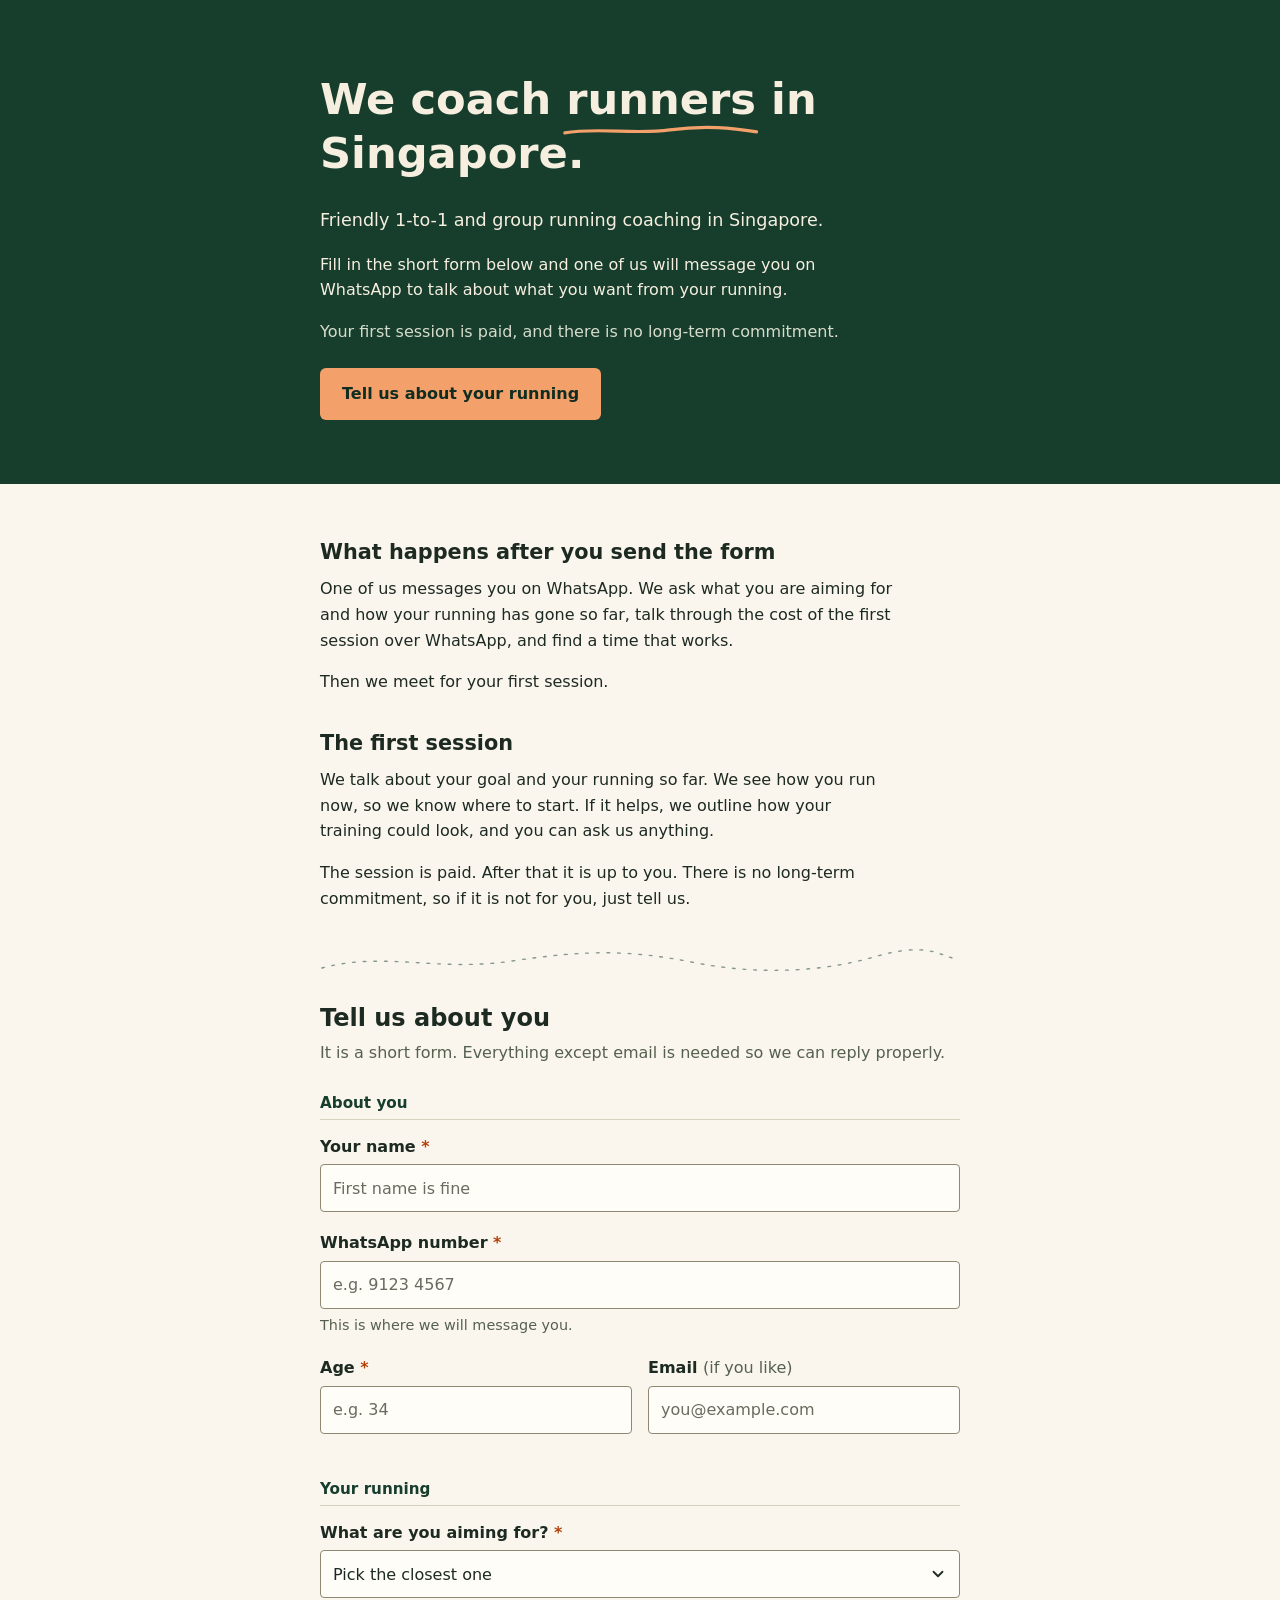
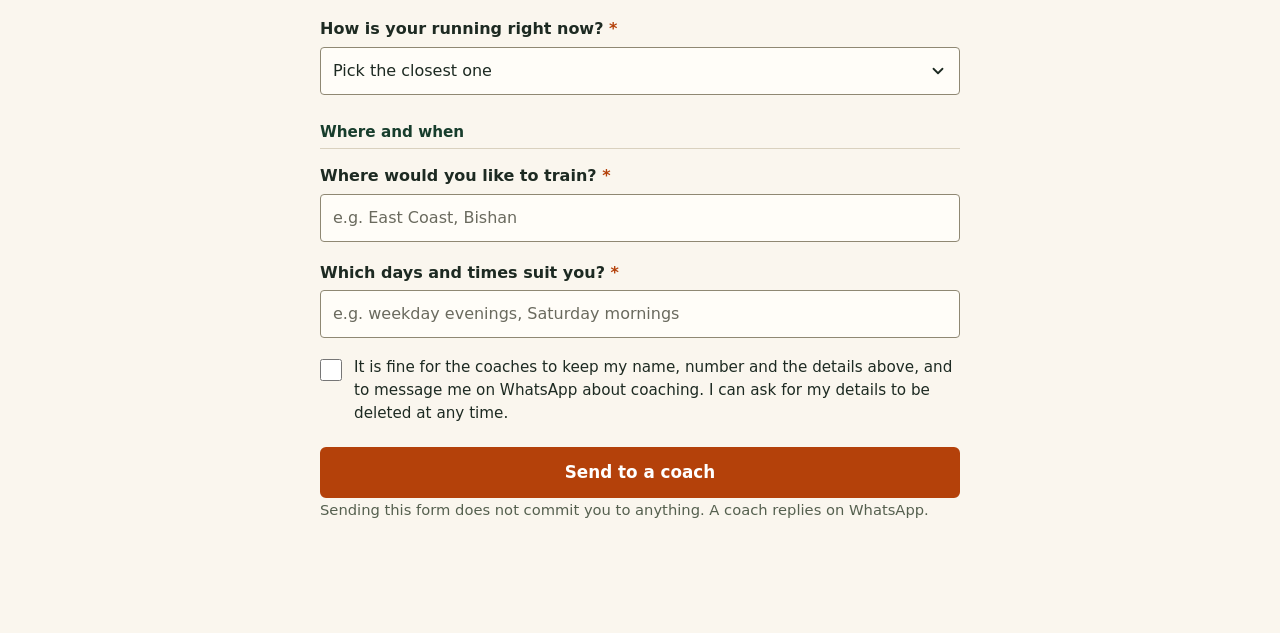
==== commit 23e08425: "Reword form note, first-session line, and cost wording Co-Authored-By: Claude Sonnet 5.5 <noreply@an" ====
--- a/index.html
+++ b/index.html
@@ -31,13 +31,13 @@
 
   <section class="lp-sec" aria-labelledby="howTitle">
     <h2 id="howTitle">What happens after you send the form</h2>
-    <p>One of us messages you on WhatsApp. We ask what you are aiming for and how your running has gone so far, tell you what the first session costs, and find a time that works.</p>
+    <p>One of us messages you on WhatsApp. We ask what you are aiming for and how your running has gone so far, talk through the cost of the first session over WhatsApp, and find a time that works.</p>
     <p>Then we meet for your first session.</p>
   </section>
 
   <section class="lp-sec" aria-labelledby="firstTitle">
     <h2 id="firstTitle">The first session</h2>
-    <p>We talk about your goal and your running so far. We watch how you run. If it helps, we outline how your training could look, and you can ask us anything.</p>
+    <p>We talk about your goal and your running so far. We see how you run now, so we know where to start. If it helps, we outline how your training could look, and you can ask us anything.</p>
     <p>The session is paid. After that it is up to you. There is no long-term commitment, so if it is not for you, just tell us.</p>
   </section>
 
@@ -120,14 +120,14 @@
         <div class="err" id="consent-err">Please tick the box so we are allowed to message you.</div>
       </div>
       <button type="submit" class="btn accent block" id="submit">Send to a coach</button>
-      <p class="lp-fine">Sending this costs nothing. A coach replies on WhatsApp.</p>
+      <p class="lp-fine">Sending this form does not commit you to anything. A coach replies on WhatsApp.</p>
     </form>
   </section>
 
   <section class="card hidden" id="thanks" aria-live="polite" tabindex="-1">
     <h2>Thanks, we have got it.</h2>
     <p>A coach will message you on WhatsApp <strong id="promise"></strong>.</p>
-    <p>We will talk about what you are aiming for, tell you what the first session costs, and find a time. Then we meet.</p>
+    <p>We will talk about what you are aiming for, talk through the cost over WhatsApp, and find a time. Then we meet.</p>
     <p class="muted">No message? Check the number you gave us, or send the form again.</p>
     <button type="button" class="btn secondary" id="again">Send another enquiry</button>
   </section>
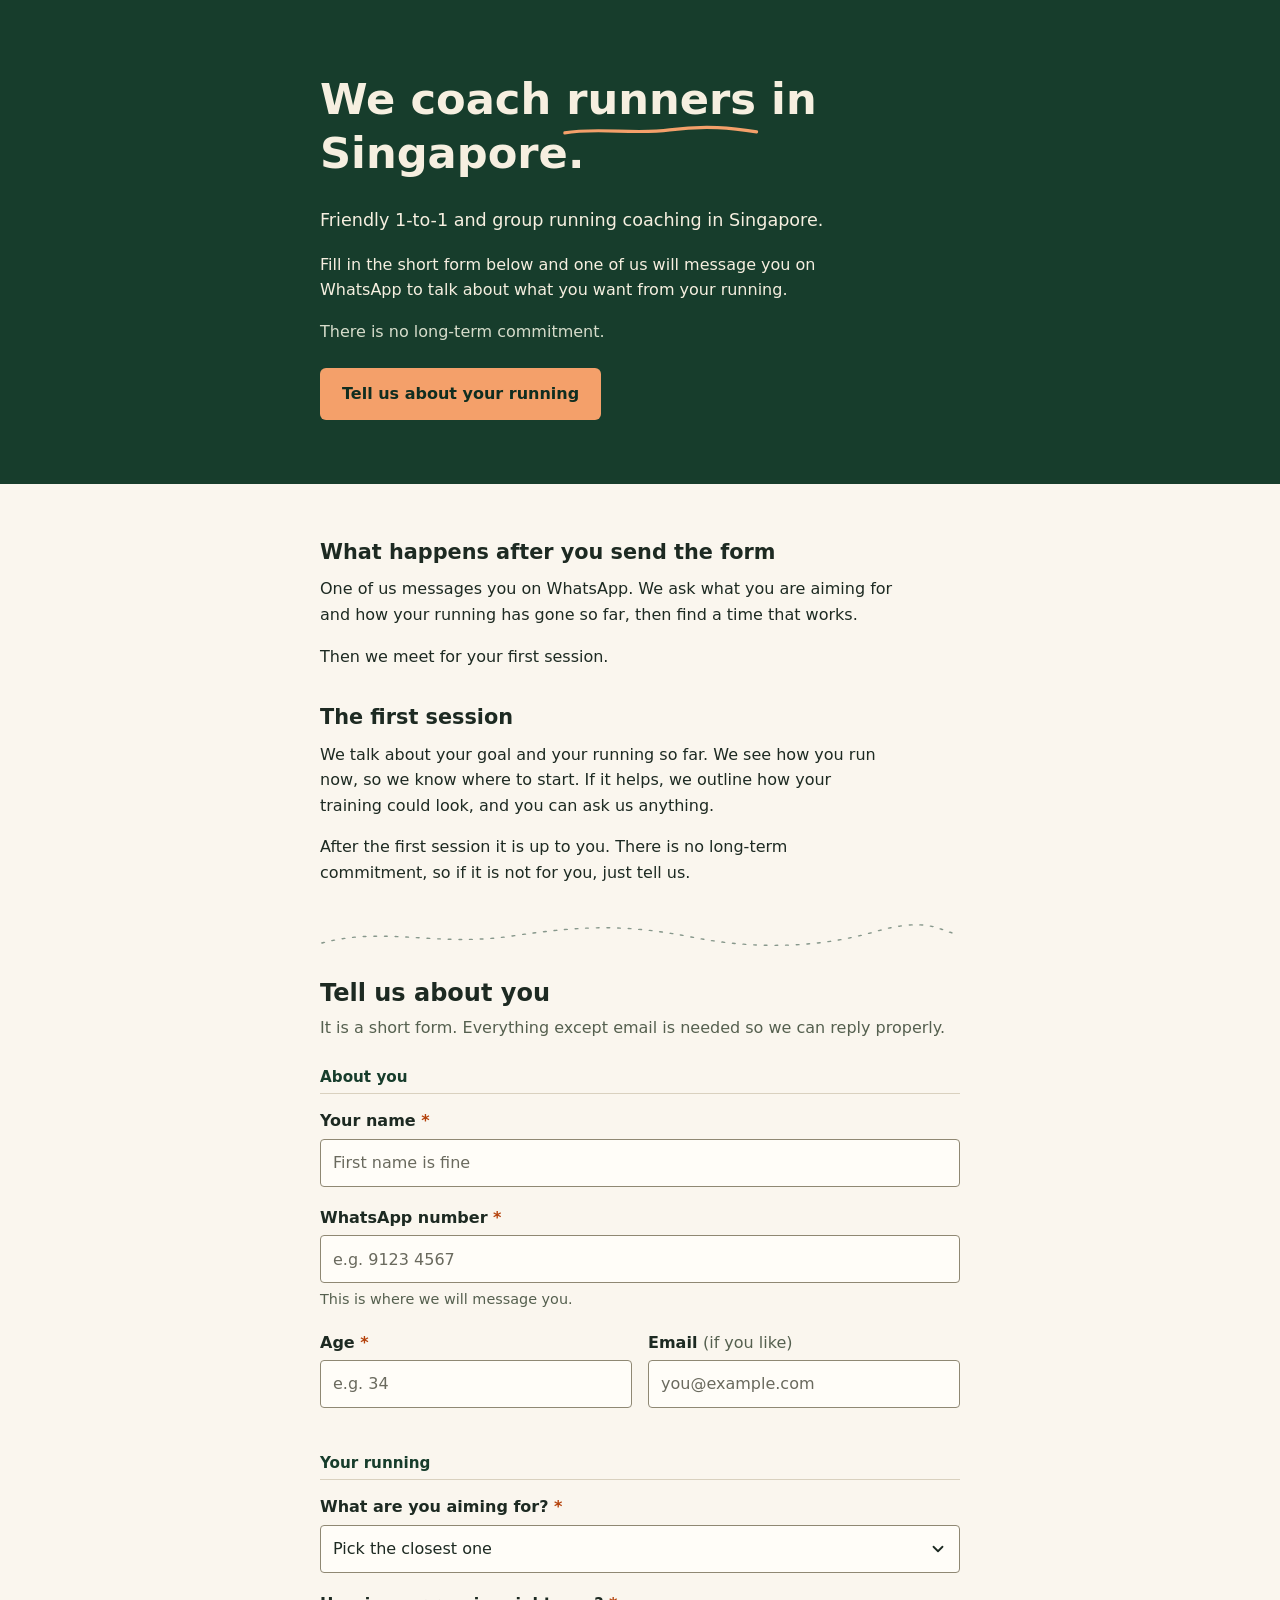
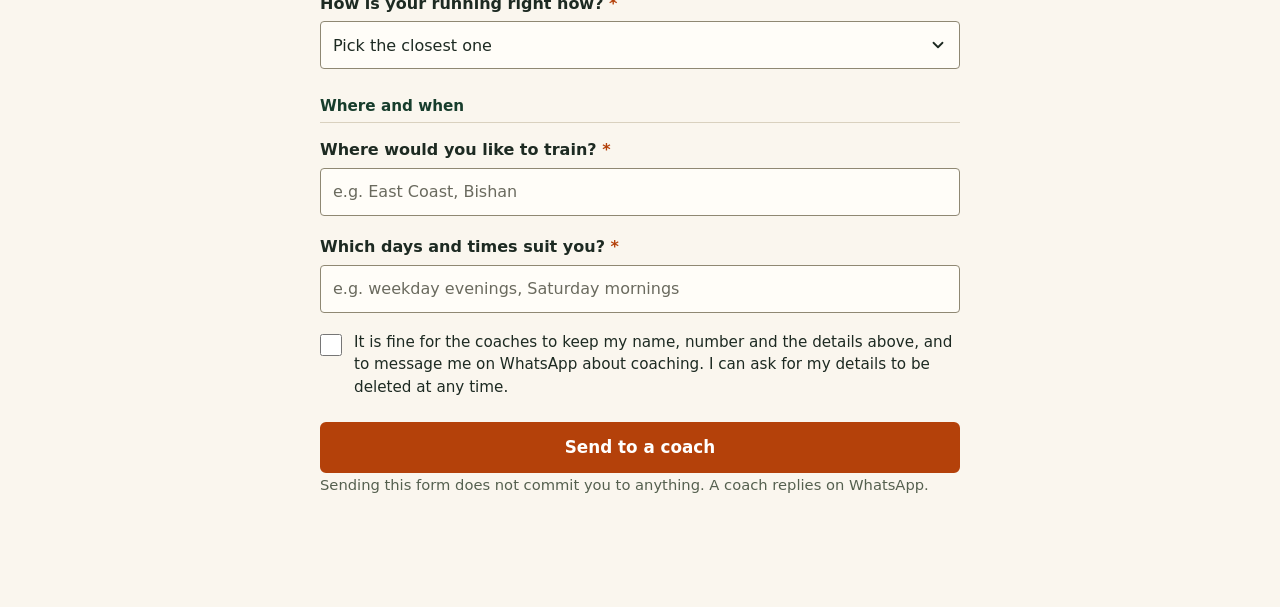
==== commit cec64338: "Remove all mentions of cost and price from the enquiry page Co-Authored-By: Claude Sonnet 5.5 <norep" ====
--- a/index.html
+++ b/index.html
@@ -17,7 +17,7 @@
     <h1>We coach <span class="lp-ul">runners<svg viewBox="0 0 220 14" preserveAspectRatio="none" aria-hidden="true" focusable="false"><path d="M3 9 C 40 3, 80 11, 120 6 S 190 4, 217 8" fill="none" stroke="currentColor" stroke-width="3.2" stroke-linecap="round"/></svg></span> in Singapore.</h1>
     <p class="lp-pitch" id="tagline">Friendly 1-to-1 and group running coaching in Singapore.</p>
     <p>Fill in the short form below and one of us will message you on WhatsApp to talk about what you want from your running.</p>
-    <p class="lp-note">Your first session is paid, and there is no long-term commitment.</p>
+    <p class="lp-note">There is no long-term commitment.</p>
     <a class="lp-cta" href="#formCard" id="heroCta">Tell us about your running</a>
   </div>
 </header>
@@ -31,14 +31,14 @@
 
   <section class="lp-sec" aria-labelledby="howTitle">
     <h2 id="howTitle">What happens after you send the form</h2>
-    <p>One of us messages you on WhatsApp. We ask what you are aiming for and how your running has gone so far, talk through the cost of the first session over WhatsApp, and find a time that works.</p>
+    <p>One of us messages you on WhatsApp. We ask what you are aiming for and how your running has gone so far, then find a time that works.</p>
     <p>Then we meet for your first session.</p>
   </section>
 
   <section class="lp-sec" aria-labelledby="firstTitle">
     <h2 id="firstTitle">The first session</h2>
     <p>We talk about your goal and your running so far. We see how you run now, so we know where to start. If it helps, we outline how your training could look, and you can ask us anything.</p>
-    <p>The session is paid. After that it is up to you. There is no long-term commitment, so if it is not for you, just tell us.</p>
+    <p>After the first session it is up to you. There is no long-term commitment, so if it is not for you, just tell us.</p>
   </section>
 
   <section class="lp-sec hidden" id="reviewsSec" aria-labelledby="revTitle">
@@ -127,7 +127,7 @@
   <section class="card hidden" id="thanks" aria-live="polite" tabindex="-1">
     <h2>Thanks, we have got it.</h2>
     <p>A coach will message you on WhatsApp <strong id="promise"></strong>.</p>
-    <p>We will talk about what you are aiming for, talk through the cost over WhatsApp, and find a time. Then we meet.</p>
+    <p>We will talk about what you are aiming for and find a time. Then we meet.</p>
     <p class="muted">No message? Check the number you gave us, or send the form again.</p>
     <button type="button" class="btn secondary" id="again">Send another enquiry</button>
   </section>
